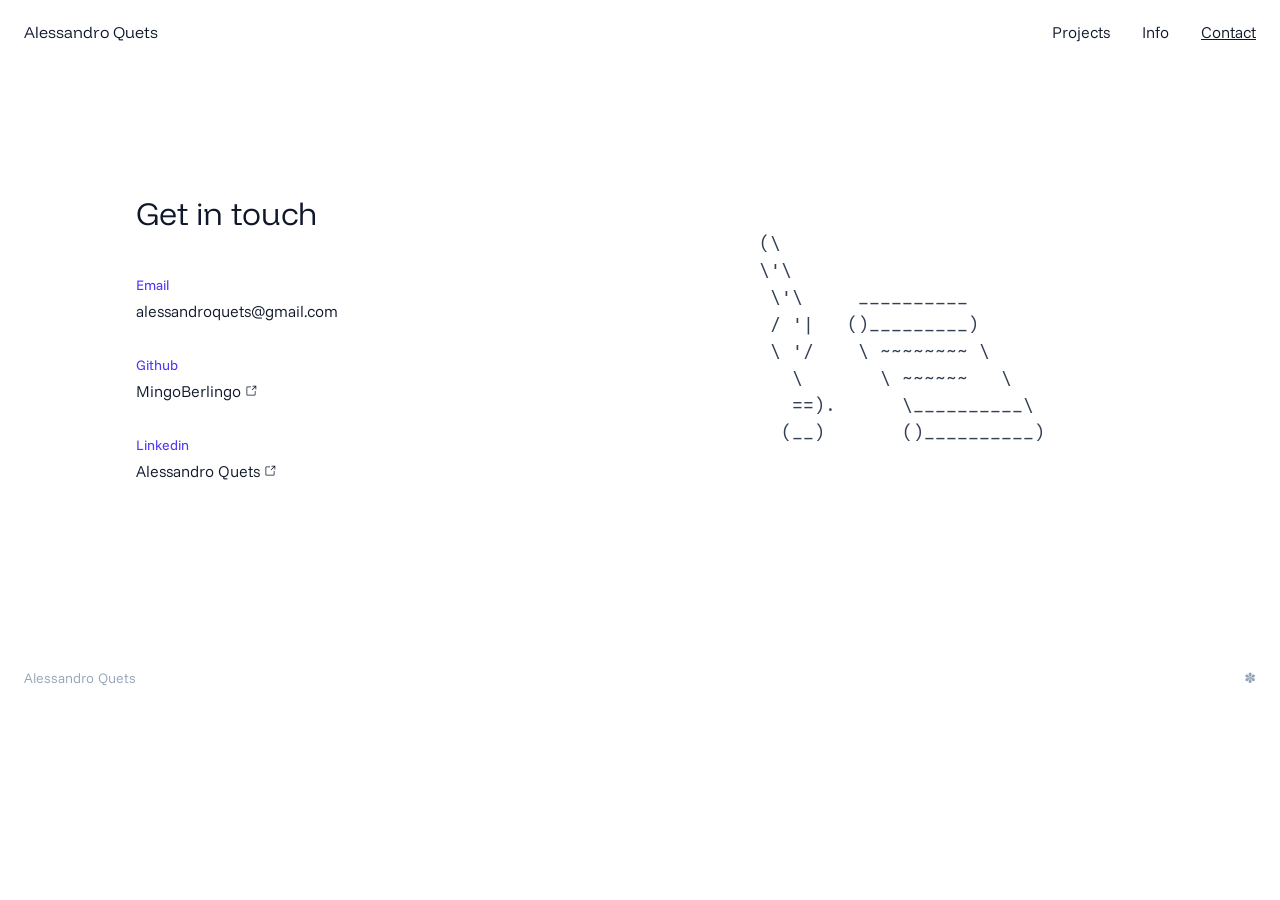
==== contact.html @ d5f6951e "deploy: static site build (2026-10-16 16:26 UTC)" ====
<!doctype html>
<html lang="en">
	<head>
		<meta charset="utf-8" />
		<meta name="viewport" content="width=device-width, initial-scale=1" />
		
		<link href="/_app/immutable/assets/0.DcgumT1v.css" rel="stylesheet">
		<link rel="modulepreload" href="/_app/immutable/entry/start.CYldJ2x5.js">
		<link rel="modulepreload" href="/_app/immutable/chunks/DohuREBZ.js">
		<link rel="modulepreload" href="/_app/immutable/chunks/prCVLi5X.js">
		<link rel="modulepreload" href="/_app/immutable/chunks/5AeX7-sU.js">
		<link rel="modulepreload" href="/_app/immutable/chunks/CaZzbrHi.js">
		<link rel="modulepreload" href="/_app/immutable/chunks/BAue5Ppo.js">
		<link rel="modulepreload" href="/_app/immutable/entry/app.CQ9C4EbC.js">
		<link rel="modulepreload" href="/_app/immutable/chunks/DsnmJJEf.js">
		<link rel="modulepreload" href="/_app/immutable/chunks/BJ2yKt4m.js">
		<link rel="modulepreload" href="/_app/immutable/chunks/IEIfLdba.js">
		<link rel="modulepreload" href="/_app/immutable/chunks/DaqTfC5O.js">
		<link rel="modulepreload" href="/_app/immutable/chunks/BKZ5xJy4.js">
		<link rel="modulepreload" href="/_app/immutable/nodes/0.Dm0Pibyg.js">
		<link rel="modulepreload" href="/_app/immutable/chunks/BljFwJ7L.js">
		<link rel="modulepreload" href="/_app/immutable/chunks/C7CrPEw0.js">
		<link rel="modulepreload" href="/_app/immutable/chunks/CHuUkLSa.js">
		<link rel="modulepreload" href="/_app/immutable/chunks/DbyZxgBQ.js">
		<link rel="modulepreload" href="/_app/immutable/chunks/DM3Y9oyZ.js">
		<link rel="modulepreload" href="/_app/immutable/nodes/3.BJfuV7pT.js">
		<link rel="modulepreload" href="/_app/immutable/chunks/DYt2V1Ck.js">
		<link rel="modulepreload" href="/_app/immutable/chunks/CPcXOYRa.js">
		<link rel="modulepreload" href="/_app/immutable/chunks/C0veURNq.js"><!--[--><link rel="icon" href="data:image/svg+xml,%3csvg%20width='128'%20height='128'%20viewBox='0%200%20128%20128'%20fill='none'%20xmlns='http://www.w3.org/2000/svg'%3e%3crect%20width='128'%20height='128'%20rx='40'%20fill='white'/%3e%3cpath%20d='M64.0488%20111C61.6282%20111%2059.6831%20110.006%2058.2134%20108.018C56.7438%20106.029%2056.009%20103.565%2056.009%20100.626C56.009%2097.341%2057.176%2092.4134%2059.5102%2085.8432C61.8443%2079.1001%2063.0114%2072.4435%2063.0114%2065.8733C60.1586%2067.6023%2057.6515%2069.3746%2055.4903%2071.19C53.329%2073.0054%2051.4271%2074.8209%2049.7846%2076.6363C47.6234%2079.0569%2045.4621%2081.3911%2043.3009%2083.6388C41.1396%2085.8%2038.9784%2087.5722%2036.8171%2088.9554C34.6559%2090.3386%2032.4514%2091.0302%2030.2037%2091.0302C28.1289%2091.0302%2026.3567%2090.3386%2024.8871%2088.9554C23.4174%2087.4858%2022.6826%2085.8%2022.6826%2083.8981C22.6826%2081.7369%2023.5903%2079.7053%2025.4058%2077.8034C27.2212%2075.8151%2030.0308%2074.3022%2033.8346%2073.2648C35.7365%2072.7461%2037.7249%2072.2274%2039.7997%2071.7087C41.9609%2071.1036%2044.2518%2070.5849%2046.6724%2070.1526C51.3407%2069.2017%2056.4412%2067.1701%2061.974%2064.0579C56.4412%2060.9457%2051.1678%2058.8709%2046.1537%2057.8335C41.3125%2056.7961%2037.0333%2055.7587%2033.3159%2054.7213C29.685%2053.5975%2027.0051%2052.0846%2025.2761%2050.1827C23.5471%2048.1944%2022.6826%2046.1196%2022.6826%2043.9584C22.6826%2041.97%2023.3742%2040.3275%2024.7574%2039.0307C26.2271%2037.734%2028.0857%2037.0856%2030.3334%2037.0856C32.6676%2037.0856%2035.0449%2037.9501%2037.4655%2039.6791C39.8861%2041.3216%2042.2635%2043.3532%2044.5976%2045.7738C46.9318%2048.1944%2049.0498%2050.4853%2050.9517%2052.6465C53.891%2056.0181%2057.9109%2059.2167%2063.0114%2062.2425V60.5567C63.0114%2057.9632%2062.8817%2055.6291%2062.6224%2053.5543C62.4495%2051.393%2062.1037%2049.5344%2061.585%2047.9783C60.8934%2045.9035%2060.1153%2043.5693%2059.2508%2040.9758C58.4728%2038.3823%2057.7812%2035.8753%2057.176%2033.4547C56.5709%2030.9477%2056.2683%2028.9593%2056.2683%2027.4897C56.2683%2024.4639%2057.0031%2022.0001%2058.4728%2020.0982C60.0289%2018.1099%2061.974%2017.1157%2064.3081%2017.1157C66.5558%2017.1157%2068.4577%2018.0667%2070.0138%2019.9686C71.5699%2021.8705%2072.348%2024.3775%2072.348%2027.4897C72.348%2030.6019%2071.1809%2035.616%2068.8468%2042.5319C66.5126%2049.3615%2065.3455%2055.9316%2065.3455%2062.2425C67.161%2061.0322%2068.5874%2060.1244%2069.6248%2059.5193C70.6622%2058.8277%2071.5267%2058.2225%2072.2183%2057.7038C72.9099%2057.0987%2073.6879%2056.4071%2074.5524%2055.6291C75.4169%2054.7646%2076.6272%2053.5543%2078.1833%2051.9982C84.2348%2045.3415%2088.4708%2041.192%2090.8914%2039.5494C93.312%2037.9069%2095.8191%2037.0856%2098.4126%2037.0856C100.487%2037.0856%20102.216%2037.734%20103.6%2039.0307C104.983%2040.3275%20105.674%2041.97%20105.674%2043.9584C105.674%2046.1196%20104.81%2048.1512%20103.081%2050.0531C101.438%2051.8685%2098.7151%2053.3814%2094.9113%2054.5917C93.0959%2055.1968%2091.1075%2055.7587%2088.9463%2056.2774C86.8715%2056.7961%2084.6238%2057.3148%2082.2032%2057.8335C77.4485%2058.8709%2072.1751%2060.9457%2066.3829%2064.0579C69.1493%2065.614%2071.786%2066.9107%2074.2931%2067.9481C76.8866%2068.8991%2079.3936%2069.6339%2081.8142%2070.1526C86.5689%2071.19%2090.805%2072.2706%2094.5223%2073.3945C98.3261%2074.4319%20101.136%2075.9015%20102.951%2077.8034C104.767%2079.7053%20105.674%2081.7369%20105.674%2083.8981C105.674%2085.8%20104.939%2087.4858%20103.47%2088.9554C102.087%2090.3386%20100.271%2091.0302%2098.0235%2091.0302C96.1216%2091.0302%2094.1333%2090.3818%2092.0585%2089.0851C89.9837%2087.7883%2087.9521%2086.2322%2085.9638%2084.4168C83.9755%2082.5149%2082.16%2080.6562%2080.5175%2078.8408C78.9614%2077.0254%2077.7078%2075.5989%2076.7569%2074.5615C74.855%2072.4003%2071.0512%2069.5042%2065.3455%2065.8733V67.5591C65.3455%2073.0054%2066.4694%2079.1866%2068.7171%2086.1026C70.9648%2093.0185%2072.0886%2097.8597%2072.0886%20100.626C72.0886%20103.652%2071.3106%20106.116%2069.7545%20108.018C68.1984%20110.006%2066.2965%20111%2064.0488%20111Z'%20fill='black'/%3e%3c/svg%3e"/><!--]-->
	</head>
	<body data-sveltekit-preload-data="hover">
		<div style="display: contents"><!--[--><!--[--><!----><div class="min-h-screen bg-background text-foreground-1"><header class="fixed top-0 left-0 z-50 w-full px-6 py-5 transition-transform motion-base translate-y-0"><div class="relative z-50 flex items-center justify-between"><a href="/" class="font-display text-foreground-1">Alessandro Quets</a> <nav class="hidden items-center gap-8 md:flex"><!--[--><a href="/projects" class="text-foreground-1 transition-colors hover:underline">Projects</a><a href="/info" class="text-foreground-1 transition-colors hover:underline">Info</a><a href="/contact" class="text-foreground-1 transition-colors hover:underline underline">Contact</a><!--]--></nav> <button class="relative z-50 flex h-6 w-6 flex-col items-center justify-center gap-1.5 text-foreground-1 md:hidden" aria-label="Open menu" aria-expanded="false"><span class="block h-0.5 w-5 bg-foreground-1 transition-all motion-base"></span> <span class="block h-0.5 w-5 bg-foreground-1 transition-all motion-base"></span></button></div> <!--[!--><!--]--></header><!----> <main class="p-4 pt-14 md:p-6 md:pt-20"><!----><section class="mx-auto grid max-w-5xl gap-10 px-2 py-4 pb-10 lg:grid-cols-2 lg:items-center"><div><h1 class="font-display text-2xl text-foreground-1">Get in touch</h1> <div class="text-base mt-10 flex flex-col gap-8 text-foreground-2"><div class="space-y-1"><p class="text-sm font-normal tracking-normal text-primary">Email</p> <a class="text-foreground-1 underline-offset-4 hover:underline" href="mailto:alessandroquets@gmail.com">alessandroquets@gmail.com</a></div> <!--[--><div class="space-y-1"><p class="text-sm font-normal tracking-normal text-primary">Github</p> <a class="inline-flex items-center gap-1 text-foreground-1 underline-offset-4 hover:underline" href="https://github.com/MingoBerlingo" target="_blank" rel="noreferrer"><span>MingoBerlingo</span> <!--[--><!----><svg xmlns="http://www.w3.org/2000/svg" viewBox="0 0 32 32" fill="currentColor" preserveAspectRatio="xMidYMid meet" width="12" height="12" aria-hidden="true"><!--[!--><!--]--><path d="M26,28H6a2.0027,2.0027,0,0,1-2-2V6A2.0027,2.0027,0,0,1,6,4H16V6H6V26H26V16h2V26A2.0027,2.0027,0,0,1,26,28Z"></path><path d="M20 2 20 4 26.586 4 18 12.586 19.414 14 28 5.414 28 12 30 12 30 2 20 2z"></path></svg><!----><!--]--><!----></a></div><!--]--> <!--[--><div class="space-y-1"><p class="text-sm font-normal tracking-normal text-primary">Linkedin</p> <a class="inline-flex items-center gap-1 text-foreground-1 underline-offset-4 hover:underline" href="https://www.linkedin.com/in/alessandro-quets-07531a3b6/" target="_blank" rel="noreferrer"><span>Alessandro Quets</span> <!--[--><!----><svg xmlns="http://www.w3.org/2000/svg" viewBox="0 0 32 32" fill="currentColor" preserveAspectRatio="xMidYMid meet" width="12" height="12" aria-hidden="true"><!--[!--><!--]--><path d="M26,28H6a2.0027,2.0027,0,0,1-2-2V6A2.0027,2.0027,0,0,1,6,4H16V6H6V26H26V16h2V26A2.0027,2.0027,0,0,1,26,28Z"></path><path d="M20 2 20 4 26.586 4 18 12.586 19.414 14 28 5.414 28 12 30 12 30 2 20 2z"></path></svg><!----><!--]--><!----></a></div><!--]--></div></div> <div class="flex h-full items-center justify-center"><pre class="cursor-pointer rounded-xl text-center font-mono font-normal text-foreground-2 select-none text-[2.5cqw] sm:text-[1.8cqw] lg:text-[1.4cqw]" role="img" aria-label="Animated ASCII art with contact-related illustrations"></pre></div><!----></section><!----><!----></main> <footer class="flex items-center justify-between px-6 py-6 text-sm text-foreground-4"><span>Alessandro Quets</span> <span aria-hidden="true">✽</span></footer> <!--[!--><!--]--></div><!----><!--]--> <!--[!--><!--]--><!--]-->
			
			<script>
				{
					__sveltekit_apjq9f = {
						base: ""
					};

					const element = document.currentScript.parentElement;

					Promise.all([
						import("/_app/immutable/entry/start.CYldJ2x5.js"),
						import("/_app/immutable/entry/app.CQ9C4EbC.js")
					]).then(([kit, app]) => {
						kit.start(app, element, {
							node_ids: [0, 3],
							data: [{type:"data",data:{profile:{name:"Alessandro",surname:"Quets",jobPosition:"Digital Designer & Frontend Developer",presentationHtml:"\u003Cp>Hey, I'm Alessandro Quets. I'm a digital designer specialized in UX/UI and frontend development, with experience in creating and managing design systems for digital products.\u003C/p>\u003Cp>I translate complex requirements into coherent, scalable interfaces, handling both design and development to ensure continuity between design and code.\u003C/p>",email:"alessandroquets@gmail.com",github:{label:"MingoBerlingo",url:"https://github.com/MingoBerlingo"},linkedin:{label:"Alessandro Quets",url:"https://www.linkedin.com/in/alessandro-quets-07531a3b6/"}}},uses:{}},null],
							form: null,
							error: null
						});
					});
				}
			</script>
		</div>
	</body>
</html>
---- _app/immutable/assets/0.DcgumT1v.css ----
@import"https://fonts.googleapis.com/css2?family=DM+Mono:ital,wght@0,300;0,400;0,500;1,300;1,400;1,500&family=Funnel+Display:wght@300..800&family=Funnel+Sans:ital,wght@0,300..800;1,300..800&display=swap";@layer components;/*! tailwindcss v4.1.13 | MIT License | https://tailwindcss.com */@layer properties{@supports (((-webkit-hyphens:none)) and (not (margin-trim:inline))) or ((-moz-orient:inline) and (not (color:rgb(from red r g b)))){*,:before,:after,::backdrop{--tw-translate-x:0;--tw-translate-y:0;--tw-translate-z:0;--tw-rotate-x:initial;--tw-rotate-y:initial;--tw-rotate-z:initial;--tw-skew-x:initial;--tw-skew-y:initial;--tw-space-y-reverse:0;--tw-border-style:solid;--tw-leading:initial;--tw-font-weight:initial;--tw-tracking:initial;--tw-scale-x:1;--tw-scale-y:1;--tw-scale-z:1;--tw-shadow:0 0 #0000;--tw-shadow-color:initial;--tw-shadow-alpha:100%;--tw-inset-shadow:0 0 #0000;--tw-inset-shadow-color:initial;--tw-inset-shadow-alpha:100%;--tw-ring-color:initial;--tw-ring-shadow:0 0 #0000;--tw-inset-ring-color:initial;--tw-inset-ring-shadow:0 0 #0000;--tw-ring-inset:initial;--tw-ring-offset-width:0px;--tw-ring-offset-color:#fff;--tw-ring-offset-shadow:0 0 #0000}}}@layer theme{:root,:host{--spacing:.25rem;--container-4xl:56rem;--container-5xl:64rem;--font-weight-normal:400;--font-weight-medium:500;--tracking-tight:-.025em;--tracking-normal:0em;--leading-tight:1.25;--leading-snug:1.375;--aspect-video:16/9;--default-transition-duration:.15s;--default-transition-timing-function:cubic-bezier(.4,0,.2,1);--default-font-family:var(--font-sans);--default-mono-font-family:var(--font-mono);--font-sans:"Funnel Sans",ui-sans-serif,system-ui,sans-serif;--font-display:"Funnel Display","Funnel Sans",ui-sans-serif,system-ui,sans-serif;--font-mono:"DM Mono",ui-monospace,SFMono-Regular,Menlo,Monaco,Consolas,monospace;--text-sm:.875rem;--text-sm--line-height:1.25rem;--text-lg:1.25rem;--text-lg--line-height:1.75rem;--text-xl:clamp(1.25rem,.47vw + 1.14rem,1.5rem);--text-xl--line-height:1.4;--text-2xl:clamp(1.5rem,.94vw + 1.28rem,2rem);--text-2xl--line-height:1.3;--text-3xl:clamp(1.75rem,1.41vw + 1.42rem,2.5rem);--text-4xl:clamp(2rem,1.88vw + 1.56rem,3rem);--text-4xl--line-height:1.2;--text-5xl:clamp(2.25rem,2.82vw + 1.59rem,3.75rem);--text-5xl--line-height:1.1;--radius-md:.5rem;--radius-xl:1rem;--radius-full:9999px;--color-primary:var(--primary);--color-background:var(--background);--color-surface-1:var(--surface-1);--color-surface-2:var(--surface-2);--color-surface-3:var(--surface-3);--color-foreground-1:var(--foreground-1);--color-foreground-2:var(--foreground-2);--color-foreground-3:var(--foreground-3);--color-foreground-4:var(--foreground-4);--color-border:var(--border)}}@layer base{*,:after,:before,::backdrop{box-sizing:border-box;border:0 solid;margin:0;padding:0}::file-selector-button{box-sizing:border-box;border:0 solid;margin:0;padding:0}html,:host{-webkit-text-size-adjust:100%;tab-size:4;line-height:1.5;font-family:var(--default-font-family,ui-sans-serif,system-ui,sans-serif,"Apple Color Emoji","Segoe UI Emoji","Segoe UI Symbol","Noto Color Emoji");font-feature-settings:var(--default-font-feature-settings,normal);font-variation-settings:var(--default-font-variation-settings,normal);-webkit-tap-highlight-color:transparent}hr{height:0;color:inherit;border-top-width:1px}abbr:where([title]){-webkit-text-decoration:underline dotted;text-decoration:underline dotted}h1,h2,h3,h4,h5,h6{font-size:inherit;font-weight:inherit}a{color:inherit;-webkit-text-decoration:inherit;text-decoration:inherit}b,strong{font-weight:bolder}code,kbd,samp,pre{font-family:var(--default-mono-font-family,ui-monospace,SFMono-Regular,Menlo,Monaco,Consolas,"Liberation Mono","Courier New",monospace);font-feature-settings:var(--default-mono-font-feature-settings,normal);font-variation-settings:var(--default-mono-font-variation-settings,normal);font-size:1em}small{font-size:80%}sub,sup{vertical-align:baseline;font-size:75%;line-height:0;position:relative}sub{bottom:-.25em}sup{top:-.5em}table{text-indent:0;border-color:inherit;border-collapse:collapse}:-moz-focusring{outline:auto}progress{vertical-align:baseline}summary{display:list-item}ol,ul,menu{list-style:none}img,svg,video,canvas,audio,iframe,embed,object{vertical-align:middle;display:block}img,video{max-width:100%;height:auto}button,input,select,optgroup,textarea{font:inherit;font-feature-settings:inherit;font-variation-settings:inherit;letter-spacing:inherit;color:inherit;opacity:1;background-color:#0000;border-radius:0}::file-selector-button{font:inherit;font-feature-settings:inherit;font-variation-settings:inherit;letter-spacing:inherit;color:inherit;opacity:1;background-color:#0000;border-radius:0}:where(select:is([multiple],[size])) optgroup{font-weight:bolder}:where(select:is([multiple],[size])) optgroup option{padding-inline-start:20px}::file-selector-button{margin-inline-end:4px}::placeholder{opacity:1}@supports (not ((-webkit-appearance:-apple-pay-button))) or (contain-intrinsic-size:1px){::placeholder{color:currentColor}@supports (color:color-mix(in lab,red,red)){::placeholder{color:color-mix(in oklab,currentcolor 50%,transparent)}}}textarea{resize:vertical}::-webkit-search-decoration{-webkit-appearance:none}::-webkit-date-and-time-value{min-height:1lh;text-align:inherit}::-webkit-datetime-edit{padding-block:0}::-webkit-datetime-edit-year-field{padding-block:0}::-webkit-datetime-edit-month-field{padding-block:0}::-webkit-datetime-edit-day-field{padding-block:0}::-webkit-datetime-edit-hour-field{padding-block:0}::-webkit-datetime-edit-minute-field{padding-block:0}::-webkit-datetime-edit-second-field{padding-block:0}::-webkit-datetime-edit-millisecond-field{padding-block:0}::-webkit-datetime-edit-meridiem-field{padding-block:0}::-webkit-calendar-picker-indicator{line-height:1}:-moz-ui-invalid{box-shadow:none}button,input:where([type=button],[type=reset],[type=submit]){appearance:button}::file-selector-button{appearance:button}::-webkit-inner-spin-button{height:auto}::-webkit-outer-spin-button{height:auto}[hidden]:where(:not([hidden=until-found])){display:none!important}[type=text],input:where(:not([type])),[type=email],[type=url],[type=password],[type=number],[type=date],[type=datetime-local],[type=month],[type=search],[type=tel],[type=time],[type=week],[multiple],textarea,select{appearance:none;--tw-shadow:0 0 #0000;background-color:#fff;border-width:1px;border-color:#6a7282;border-radius:0;padding:.5rem .75rem;font-size:1rem;line-height:1.5rem}:is([type=text],input:where(:not([type])),[type=email],[type=url],[type=password],[type=number],[type=date],[type=datetime-local],[type=month],[type=search],[type=tel],[type=time],[type=week],[multiple],textarea,select):focus{outline-offset:2px;--tw-ring-inset:var(--tw-empty, );--tw-ring-offset-width:0px;--tw-ring-offset-color:#fff;--tw-ring-color:oklch(54.6% .245 262.881);--tw-ring-offset-shadow:var(--tw-ring-inset)0 0 0 var(--tw-ring-offset-width)var(--tw-ring-offset-color);--tw-ring-shadow:var(--tw-ring-inset)0 0 0 calc(1px + var(--tw-ring-offset-width))var(--tw-ring-color);box-shadow:var(--tw-ring-offset-shadow),var(--tw-ring-shadow),var(--tw-shadow);border-color:#155dfc;outline:2px solid #0000}input::placeholder,textarea::placeholder{color:#6a7282;opacity:1}::-webkit-datetime-edit-fields-wrapper{padding:0}::-webkit-date-and-time-value{min-height:1.5em}::-webkit-date-and-time-value{text-align:inherit}::-webkit-datetime-edit{display:inline-flex}::-webkit-datetime-edit{padding-top:0;padding-bottom:0}::-webkit-datetime-edit-year-field{padding-top:0;padding-bottom:0}::-webkit-datetime-edit-month-field{padding-top:0;padding-bottom:0}::-webkit-datetime-edit-day-field{padding-top:0;padding-bottom:0}::-webkit-datetime-edit-hour-field{padding-top:0;padding-bottom:0}::-webkit-datetime-edit-minute-field{padding-top:0;padding-bottom:0}::-webkit-datetime-edit-second-field{padding-top:0;padding-bottom:0}::-webkit-datetime-edit-millisecond-field{padding-top:0;padding-bottom:0}::-webkit-datetime-edit-meridiem-field{padding-top:0;padding-bottom:0}select{-webkit-print-color-adjust:exact;print-color-adjust:exact;background-image:url("data:image/svg+xml,%3csvg xmlns='http://www.w3.org/2000/svg' fill='none' viewBox='0 0 20 20'%3e%3cpath stroke='oklch(55.1%25 0.027 264.364)' stroke-linecap='round' stroke-linejoin='round' stroke-width='1.5' d='M6 8l4 4 4-4'/%3e%3c/svg%3e");background-position:right .5rem center;background-repeat:no-repeat;background-size:1.5em 1.5em;padding-right:2.5rem}[multiple],[size]:where(select:not([size="1"])){background-image:initial;background-position:initial;background-repeat:unset;background-size:initial;-webkit-print-color-adjust:unset;print-color-adjust:unset;padding-right:.75rem}[type=checkbox],[type=radio]{appearance:none;-webkit-print-color-adjust:exact;print-color-adjust:exact;vertical-align:middle;-webkit-user-select:none;user-select:none;color:#155dfc;--tw-shadow:0 0 #0000;background-color:#fff;background-origin:border-box;border-width:1px;border-color:#6a7282;flex-shrink:0;width:1rem;height:1rem;padding:0;display:inline-block}[type=checkbox]{border-radius:0}[type=radio]{border-radius:100%}[type=checkbox]:focus,[type=radio]:focus{outline-offset:2px;--tw-ring-inset:var(--tw-empty, );--tw-ring-offset-width:2px;--tw-ring-offset-color:#fff;--tw-ring-color:oklch(54.6% .245 262.881);--tw-ring-offset-shadow:var(--tw-ring-inset)0 0 0 var(--tw-ring-offset-width)var(--tw-ring-offset-color);--tw-ring-shadow:var(--tw-ring-inset)0 0 0 calc(2px + var(--tw-ring-offset-width))var(--tw-ring-color);box-shadow:var(--tw-ring-offset-shadow),var(--tw-ring-shadow),var(--tw-shadow);outline:2px solid #0000}[type=checkbox]:checked,[type=radio]:checked{background-color:currentColor;background-position:50%;background-repeat:no-repeat;background-size:100% 100%;border-color:#0000}[type=checkbox]:checked{background-image:url("data:image/svg+xml,%3csvg viewBox='0 0 16 16' fill='white' xmlns='http://www.w3.org/2000/svg'%3e%3cpath d='M12.207 4.793a1 1 0 010 1.414l-5 5a1 1 0 01-1.414 0l-2-2a1 1 0 011.414-1.414L6.5 9.086l4.293-4.293a1 1 0 011.414 0z'/%3e%3c/svg%3e")}@media (forced-colors:active){[type=checkbox]:checked{appearance:auto}}[type=radio]:checked{background-image:url("data:image/svg+xml,%3csvg viewBox='0 0 16 16' fill='white' xmlns='http://www.w3.org/2000/svg'%3e%3ccircle cx='8' cy='8' r='3'/%3e%3c/svg%3e")}@media (forced-colors:active){[type=radio]:checked{appearance:auto}}[type=checkbox]:checked:hover,[type=checkbox]:checked:focus,[type=radio]:checked:hover,[type=radio]:checked:focus{background-color:currentColor;border-color:#0000}[type=checkbox]:indeterminate{background-color:currentColor;background-image:url("data:image/svg+xml,%3csvg xmlns='http://www.w3.org/2000/svg' fill='none' viewBox='0 0 16 16'%3e%3cpath stroke='white' stroke-linecap='round' stroke-linejoin='round' stroke-width='2' d='M4 8h8'/%3e%3c/svg%3e");background-position:50%;background-repeat:no-repeat;background-size:100% 100%;border-color:#0000}@media (forced-colors:active){[type=checkbox]:indeterminate{appearance:auto}}[type=checkbox]:indeterminate:hover,[type=checkbox]:indeterminate:focus{background-color:currentColor;border-color:#0000}[type=file]{background:unset;border-color:inherit;font-size:unset;line-height:inherit;border-width:0;border-radius:0;padding:0}[type=file]:focus{outline:1px solid buttontext;outline:1px auto -webkit-focus-ring-color}}@layer utilities{.visible{visibility:visible}.sr-only{clip-path:inset(50%);white-space:nowrap;border-width:0;width:1px;height:1px;margin:-1px;padding:0;position:absolute;overflow:hidden}.absolute{position:absolute}.fixed{position:fixed}.relative{position:relative}.static{position:static}.inset-0{inset:calc(var(--spacing)*0)}.top-0{top:calc(var(--spacing)*0)}.left-0{left:calc(var(--spacing)*0)}.z-40{z-index:40}.z-50{z-index:50}.order-last{order:9999}.container{width:100%}@media (min-width:40rem){.container{max-width:40rem}}@media (min-width:48rem){.container{max-width:48rem}}@media (min-width:64rem){.container{max-width:64rem}}@media (min-width:80rem){.container{max-width:80rem}}@media (min-width:96rem){.container{max-width:96rem}}.m-0{margin:calc(var(--spacing)*0)}.m-5{margin:calc(var(--spacing)*5)}.mx-2{margin-inline:calc(var(--spacing)*2)}.mx-auto{margin-inline:auto}.prose{color:var(--tw-prose-body);max-width:65ch}.prose :where(p):not(:where([class~=not-prose],[class~=not-prose] *)){margin-top:1.25em;margin-bottom:1.25em}.prose :where([class~=lead]):not(:where([class~=not-prose],[class~=not-prose] *)){color:var(--tw-prose-lead);margin-top:1.2em;margin-bottom:1.2em;font-size:1.25em;line-height:1.6}.prose :where(a):not(:where([class~=not-prose],[class~=not-prose] *)){color:var(--tw-prose-links);font-weight:500;text-decoration:underline}.prose :where(strong):not(:where([class~=not-prose],[class~=not-prose] *)){color:var(--tw-prose-bold);font-weight:600}.prose :where(a strong):not(:where([class~=not-prose],[class~=not-prose] *)),.prose :where(blockquote strong):not(:where([class~=not-prose],[class~=not-prose] *)),.prose :where(thead th strong):not(:where([class~=not-prose],[class~=not-prose] *)){color:inherit}.prose :where(ol):not(:where([class~=not-prose],[class~=not-prose] *)){margin-top:1.25em;margin-bottom:1.25em;padding-inline-start:1.625em;list-style-type:decimal}.prose :where(ol[type=A]):not(:where([class~=not-prose],[class~=not-prose] *)){list-style-type:upper-alpha}.prose :where(ol[type=a]):not(:where([class~=not-prose],[class~=not-prose] *)){list-style-type:lower-alpha}.prose :where(ol[type=A s]):not(:where([class~=not-prose],[class~=not-prose] *)){list-style-type:upper-alpha}.prose :where(ol[type=a s]):not(:where([class~=not-prose],[class~=not-prose] *)){list-style-type:lower-alpha}.prose :where(ol[type=I]):not(:where([class~=not-prose],[class~=not-prose] *)){list-style-type:upper-roman}.prose :where(ol[type=i]):not(:where([class~=not-prose],[class~=not-prose] *)){list-style-type:lower-roman}.prose :where(ol[type=I s]):not(:where([class~=not-prose],[class~=not-prose] *)){list-style-type:upper-roman}.prose :where(ol[type=i s]):not(:where([class~=not-prose],[class~=not-prose] *)){list-style-type:lower-roman}.prose :where(ol[type="1"]):not(:where([class~=not-prose],[class~=not-prose] *)){list-style-type:decimal}.prose :where(ul):not(:where([class~=not-prose],[class~=not-prose] *)){margin-top:1.25em;margin-bottom:1.25em;padding-inline-start:1.625em;list-style-type:disc}.prose :where(ol>li):not(:where([class~=not-prose],[class~=not-prose] *))::marker{color:var(--tw-prose-counters);font-weight:400}.prose :where(ul>li):not(:where([class~=not-prose],[class~=not-prose] *))::marker{color:var(--tw-prose-bullets)}.prose :where(dt):not(:where([class~=not-prose],[class~=not-prose] *)){color:var(--tw-prose-headings);margin-top:1.25em;font-weight:600}.prose :where(hr):not(:where([class~=not-prose],[class~=not-prose] *)){border-color:var(--tw-prose-hr);border-top-width:1px;margin-top:3em;margin-bottom:3em}.prose :where(blockquote):not(:where([class~=not-prose],[class~=not-prose] *)){color:var(--tw-prose-quotes);border-inline-start-width:.25rem;border-inline-start-color:var(--tw-prose-quote-borders);quotes:"“""”""‘""’";margin-top:1.6em;margin-bottom:1.6em;padding-inline-start:1em;font-style:italic;font-weight:500}.prose :where(blockquote p:first-of-type):not(:where([class~=not-prose],[class~=not-prose] *)):before{content:open-quote}.prose :where(blockquote p:last-of-type):not(:where([class~=not-prose],[class~=not-prose] *)):after{content:close-quote}.prose :where(h1):not(:where([class~=not-prose],[class~=not-prose] *)){color:var(--tw-prose-headings);margin-top:0;margin-bottom:.888889em;font-size:2.25em;font-weight:800;line-height:1.11111}.prose :where(h1 strong):not(:where([class~=not-prose],[class~=not-prose] *)){color:inherit;font-weight:900}.prose :where(h2):not(:where([class~=not-prose],[class~=not-prose] *)){color:var(--tw-prose-headings);margin-top:2em;margin-bottom:1em;font-size:1.5em;font-weight:700;line-height:1.33333}.prose :where(h2 strong):not(:where([class~=not-prose],[class~=not-prose] *)){color:inherit;font-weight:800}.prose :where(h3):not(:where([class~=not-prose],[class~=not-prose] *)){color:var(--tw-prose-headings);margin-top:1.6em;margin-bottom:.6em;font-size:1.25em;font-weight:600;line-height:1.6}.prose :where(h3 strong):not(:where([class~=not-prose],[class~=not-prose] *)){color:inherit;font-weight:700}.prose :where(h4):not(:where([class~=not-prose],[class~=not-prose] *)){color:var(--tw-prose-headings);margin-top:1.5em;margin-bottom:.5em;font-weight:600;line-height:1.5}.prose :where(h4 strong):not(:where([class~=not-prose],[class~=not-prose] *)){color:inherit;font-weight:700}.prose :where(img):not(:where([class~=not-prose],[class~=not-prose] *)){margin-top:2em;margin-bottom:2em}.prose :where(picture):not(:where([class~=not-prose],[class~=not-prose] *)){margin-top:2em;margin-bottom:2em;display:block}.prose :where(video):not(:where([class~=not-prose],[class~=not-prose] *)){margin-top:2em;margin-bottom:2em}.prose :where(kbd):not(:where([class~=not-prose],[class~=not-prose] *)){color:var(--tw-prose-kbd);box-shadow:0 0 0 1px var(--tw-prose-kbd-shadows),0 3px 0 var(--tw-prose-kbd-shadows);padding-top:.1875em;padding-inline-end:.375em;padding-bottom:.1875em;border-radius:.3125rem;padding-inline-start:.375em;font-family:inherit;font-size:.875em;font-weight:500}.prose :where(code):not(:where([class~=not-prose],[class~=not-prose] *)){color:var(--tw-prose-code);font-size:.875em;font-weight:600}.prose :where(code):not(:where([class~=not-prose],[class~=not-prose] *)):before,.prose :where(code):not(:where([class~=not-prose],[class~=not-prose] *)):after{content:"`"}.prose :where(a code):not(:where([class~=not-prose],[class~=not-prose] *)),.prose :where(h1 code):not(:where([class~=not-prose],[class~=not-prose] *)){color:inherit}.prose :where(h2 code):not(:where([class~=not-prose],[class~=not-prose] *)){color:inherit;font-size:.875em}.prose :where(h3 code):not(:where([class~=not-prose],[class~=not-prose] *)){color:inherit;font-size:.9em}.prose :where(h4 code):not(:where([class~=not-prose],[class~=not-prose] *)),.prose :where(blockquote code):not(:where([class~=not-prose],[class~=not-prose] *)),.prose :where(thead th code):not(:where([class~=not-prose],[class~=not-prose] *)){color:inherit}.prose :where(pre):not(:where([class~=not-prose],[class~=not-prose] *)){color:var(--tw-prose-pre-code);background-color:var(--tw-prose-pre-bg);padding-top:.857143em;padding-inline-end:1.14286em;padding-bottom:.857143em;border-radius:.375rem;margin-top:1.71429em;margin-bottom:1.71429em;padding-inline-start:1.14286em;font-size:.875em;font-weight:400;line-height:1.71429;overflow-x:auto}.prose :where(pre code):not(:where([class~=not-prose],[class~=not-prose] *)){font-weight:inherit;color:inherit;font-size:inherit;font-family:inherit;line-height:inherit;background-color:#0000;border-width:0;border-radius:0;padding:0}.prose :where(pre code):not(:where([class~=not-prose],[class~=not-prose] *)):before,.prose :where(pre code):not(:where([class~=not-prose],[class~=not-prose] *)):after{content:none}.prose :where(table):not(:where([class~=not-prose],[class~=not-prose] *)){table-layout:auto;width:100%;margin-top:2em;margin-bottom:2em;font-size:.875em;line-height:1.71429}.prose :where(thead):not(:where([class~=not-prose],[class~=not-prose] *)){border-bottom-width:1px;border-bottom-color:var(--tw-prose-th-borders)}.prose :where(thead th):not(:where([class~=not-prose],[class~=not-prose] *)){color:var(--tw-prose-headings);vertical-align:bottom;padding-inline-end:.571429em;padding-bottom:.571429em;padding-inline-start:.571429em;font-weight:600}.prose :where(tbody tr):not(:where([class~=not-prose],[class~=not-prose] *)){border-bottom-width:1px;border-bottom-color:var(--tw-prose-td-borders)}.prose :where(tbody tr:last-child):not(:where([class~=not-prose],[class~=not-prose] *)){border-bottom-width:0}.prose :where(tbody td):not(:where([class~=not-prose],[class~=not-prose] *)){vertical-align:baseline}.prose :where(tfoot):not(:where([class~=not-prose],[class~=not-prose] *)){border-top-width:1px;border-top-color:var(--tw-prose-th-borders)}.prose :where(tfoot td):not(:where([class~=not-prose],[class~=not-prose] *)){vertical-align:top}.prose :where(th,td):not(:where([class~=not-prose],[class~=not-prose] *)){text-align:start}.prose :where(figure>*):not(:where([class~=not-prose],[class~=not-prose] *)){margin-top:0;margin-bottom:0}.prose :where(figcaption):not(:where([class~=not-prose],[class~=not-prose] *)){color:var(--tw-prose-captions);margin-top:.857143em;font-size:.875em;line-height:1.42857}.prose{--tw-prose-body:oklch(37.3% .034 259.733);--tw-prose-headings:oklch(21% .034 264.665);--tw-prose-lead:oklch(44.6% .03 256.802);--tw-prose-links:oklch(21% .034 264.665);--tw-prose-bold:oklch(21% .034 264.665);--tw-prose-counters:oklch(55.1% .027 264.364);--tw-prose-bullets:oklch(87.2% .01 258.338);--tw-prose-hr:oklch(92.8% .006 264.531);--tw-prose-quotes:oklch(21% .034 264.665);--tw-prose-quote-borders:oklch(92.8% .006 264.531);--tw-prose-captions:oklch(55.1% .027 264.364);--tw-prose-kbd:oklch(21% .034 264.665);--tw-prose-kbd-shadows:oklab(21% -.00316127 -.0338527/.1);--tw-prose-code:oklch(21% .034 264.665);--tw-prose-pre-code:oklch(92.8% .006 264.531);--tw-prose-pre-bg:oklch(27.8% .033 256.848);--tw-prose-th-borders:oklch(87.2% .01 258.338);--tw-prose-td-borders:oklch(92.8% .006 264.531);--tw-prose-invert-body:oklch(87.2% .01 258.338);--tw-prose-invert-headings:#fff;--tw-prose-invert-lead:oklch(70.7% .022 261.325);--tw-prose-invert-links:#fff;--tw-prose-invert-bold:#fff;--tw-prose-invert-counters:oklch(70.7% .022 261.325);--tw-prose-invert-bullets:oklch(44.6% .03 256.802);--tw-prose-invert-hr:oklch(37.3% .034 259.733);--tw-prose-invert-quotes:oklch(96.7% .003 264.542);--tw-prose-invert-quote-borders:oklch(37.3% .034 259.733);--tw-prose-invert-captions:oklch(70.7% .022 261.325);--tw-prose-invert-kbd:#fff;--tw-prose-invert-kbd-shadows:#ffffff1a;--tw-prose-invert-code:#fff;--tw-prose-invert-pre-code:oklch(87.2% .01 258.338);--tw-prose-invert-pre-bg:#00000080;--tw-prose-invert-th-borders:oklch(44.6% .03 256.802);--tw-prose-invert-td-borders:oklch(37.3% .034 259.733);font-size:1rem;line-height:1.75}.prose :where(picture>img):not(:where([class~=not-prose],[class~=not-prose] *)){margin-top:0;margin-bottom:0}.prose :where(li):not(:where([class~=not-prose],[class~=not-prose] *)){margin-top:.5em;margin-bottom:.5em}.prose :where(ol>li):not(:where([class~=not-prose],[class~=not-prose] *)),.prose :where(ul>li):not(:where([class~=not-prose],[class~=not-prose] *)){padding-inline-start:.375em}.prose :where(.prose>ul>li p):not(:where([class~=not-prose],[class~=not-prose] *)){margin-top:.75em;margin-bottom:.75em}.prose :where(.prose>ul>li>p:first-child):not(:where([class~=not-prose],[class~=not-prose] *)){margin-top:1.25em}.prose :where(.prose>ul>li>p:last-child):not(:where([class~=not-prose],[class~=not-prose] *)){margin-bottom:1.25em}.prose :where(.prose>ol>li>p:first-child):not(:where([class~=not-prose],[class~=not-prose] *)){margin-top:1.25em}.prose :where(.prose>ol>li>p:last-child):not(:where([class~=not-prose],[class~=not-prose] *)){margin-bottom:1.25em}.prose :where(ul ul,ul ol,ol ul,ol ol):not(:where([class~=not-prose],[class~=not-prose] *)){margin-top:.75em;margin-bottom:.75em}.prose :where(dl):not(:where([class~=not-prose],[class~=not-prose] *)){margin-top:1.25em;margin-bottom:1.25em}.prose :where(dd):not(:where([class~=not-prose],[class~=not-prose] *)){margin-top:.5em;padding-inline-start:1.625em}.prose :where(hr+*):not(:where([class~=not-prose],[class~=not-prose] *)),.prose :where(h2+*):not(:where([class~=not-prose],[class~=not-prose] *)),.prose :where(h3+*):not(:where([class~=not-prose],[class~=not-prose] *)),.prose :where(h4+*):not(:where([class~=not-prose],[class~=not-prose] *)){margin-top:0}.prose :where(thead th:first-child):not(:where([class~=not-prose],[class~=not-prose] *)){padding-inline-start:0}.prose :where(thead th:last-child):not(:where([class~=not-prose],[class~=not-prose] *)){padding-inline-end:0}.prose :where(tbody td,tfoot td):not(:where([class~=not-prose],[class~=not-prose] *)){padding-top:.571429em;padding-inline-end:.571429em;padding-bottom:.571429em;padding-inline-start:.571429em}.prose :where(tbody td:first-child,tfoot td:first-child):not(:where([class~=not-prose],[class~=not-prose] *)){padding-inline-start:0}.prose :where(tbody td:last-child,tfoot td:last-child):not(:where([class~=not-prose],[class~=not-prose] *)){padding-inline-end:0}.prose :where(figure):not(:where([class~=not-prose],[class~=not-prose] *)){margin-top:2em;margin-bottom:2em}.prose :where(.prose>:first-child):not(:where([class~=not-prose],[class~=not-prose] *)){margin-top:0}.prose :where(.prose>:last-child):not(:where([class~=not-prose],[class~=not-prose] *)){margin-bottom:0}.mt-1{margin-top:calc(var(--spacing)*1)}.mt-2{margin-top:calc(var(--spacing)*2)}.mt-6{margin-top:calc(var(--spacing)*6)}.mt-8{margin-top:calc(var(--spacing)*8)}.mt-10{margin-top:calc(var(--spacing)*10)}.mt-20{margin-top:calc(var(--spacing)*20)}.mb-3{margin-bottom:calc(var(--spacing)*3)}.mb-6{margin-bottom:calc(var(--spacing)*6)}.line-clamp-1{-webkit-line-clamp:1;-webkit-box-orient:vertical;display:-webkit-box;overflow:hidden}.\!hidden{display:none!important}.block{display:block}.contents{display:contents}.flex{display:flex}.grid{display:grid}.hidden{display:none}.inline-block{display:inline-block}.inline-flex{display:inline-flex}.aspect-\[16\/10\]{aspect-ratio:16/10}.aspect-video{aspect-ratio:var(--aspect-video)}.h-0\.5{height:calc(var(--spacing)*.5)}.h-1\.5{height:calc(var(--spacing)*1.5)}.h-5{height:calc(var(--spacing)*5)}.h-6{height:calc(var(--spacing)*6)}.h-dvh{height:100dvh}.h-full{height:100%}.min-h-screen{min-height:100vh}.w-0{width:calc(var(--spacing)*0)}.w-5{width:calc(var(--spacing)*5)}.w-6{width:calc(var(--spacing)*6)}.w-fit{width:fit-content}.w-full{width:100%}.max-w-4xl{max-width:var(--container-4xl)}.max-w-5xl{max-width:var(--container-5xl)}.min-w-0{min-width:calc(var(--spacing)*0)}.shrink-0{flex-shrink:0}.-translate-y-\[4px\]{--tw-translate-y: -4px ;translate:var(--tw-translate-x)var(--tw-translate-y)}.-translate-y-full{--tw-translate-y:-100%;translate:var(--tw-translate-x)var(--tw-translate-y)}.translate-y-0{--tw-translate-y:calc(var(--spacing)*0);translate:var(--tw-translate-x)var(--tw-translate-y)}.translate-y-\[4px\]{--tw-translate-y:4px;translate:var(--tw-translate-x)var(--tw-translate-y)}.-rotate-45{rotate:-45deg}.rotate-45{rotate:45deg}.transform{transform:var(--tw-rotate-x,)var(--tw-rotate-y,)var(--tw-rotate-z,)var(--tw-skew-x,)var(--tw-skew-y,)}.animate-fade-in{animation:.3s ease-out both fade-in}.cursor-pointer{cursor:pointer}.list-none{list-style-type:none}.grid-cols-1{grid-template-columns:repeat(1,minmax(0,1fr))}.flex-col{flex-direction:column}.flex-wrap{flex-wrap:wrap}.items-baseline{align-items:baseline}.items-center{align-items:center}.items-start{align-items:flex-start}.justify-between{justify-content:space-between}.justify-center{justify-content:center}.justify-end{justify-content:flex-end}.gap-1{gap:calc(var(--spacing)*1)}.gap-1\.5{gap:calc(var(--spacing)*1.5)}.gap-2{gap:calc(var(--spacing)*2)}.gap-4{gap:calc(var(--spacing)*4)}.gap-5{gap:calc(var(--spacing)*5)}.gap-6{gap:calc(var(--spacing)*6)}.gap-8{gap:calc(var(--spacing)*8)}.gap-10{gap:calc(var(--spacing)*10)}:where(.space-y-0>:not(:last-child)){--tw-space-y-reverse:0;margin-block-start:calc(calc(var(--spacing)*0)*var(--tw-space-y-reverse));margin-block-end:calc(calc(var(--spacing)*0)*calc(1 - var(--tw-space-y-reverse)))}:where(.space-y-1>:not(:last-child)){--tw-space-y-reverse:0;margin-block-start:calc(calc(var(--spacing)*1)*var(--tw-space-y-reverse));margin-block-end:calc(calc(var(--spacing)*1)*calc(1 - var(--tw-space-y-reverse)))}:where(.space-y-5>:not(:last-child)){--tw-space-y-reverse:0;margin-block-start:calc(calc(var(--spacing)*5)*var(--tw-space-y-reverse));margin-block-end:calc(calc(var(--spacing)*5)*calc(1 - var(--tw-space-y-reverse)))}:where(.space-y-10>:not(:last-child)){--tw-space-y-reverse:0;margin-block-start:calc(calc(var(--spacing)*10)*var(--tw-space-y-reverse));margin-block-end:calc(calc(var(--spacing)*10)*calc(1 - var(--tw-space-y-reverse)))}.gap-x-3{column-gap:calc(var(--spacing)*3)}.gap-x-5{column-gap:calc(var(--spacing)*5)}.gap-y-1{row-gap:calc(var(--spacing)*1)}.gap-y-2{row-gap:calc(var(--spacing)*2)}.overflow-clip{overflow:clip}.overflow-hidden{overflow:hidden}.rounded-full{border-radius:3.40282e38px;border-radius:var(--radius-full)}.rounded-xl{border-radius:var(--radius-xl)}.border{border-style:var(--tw-border-style);border-width:1px}.border-t{border-top-style:var(--tw-border-style);border-top-width:1px}.border-b{border-bottom-style:var(--tw-border-style);border-bottom-width:1px}.border-border{border-color:var(--color-border)}.bg-background{background-color:var(--color-background)}.bg-foreground-1{background-color:var(--color-foreground-1)}.bg-surface-1{background-color:var(--color-surface-1)}.bg-surface-2{background-color:var(--color-surface-2)}.bg-surface-3{background-color:var(--color-surface-3)}.object-cover{object-fit:cover}.p-4{padding:calc(var(--spacing)*4)}.p-5{padding:calc(var(--spacing)*5)}.px-2{padding-inline:calc(var(--spacing)*2)}.px-4{padding-inline:calc(var(--spacing)*4)}.px-6{padding-inline:calc(var(--spacing)*6)}.py-1\.5{padding-block:calc(var(--spacing)*1.5)}.py-4{padding-block:calc(var(--spacing)*4)}.py-5{padding-block:calc(var(--spacing)*5)}.py-6{padding-block:calc(var(--spacing)*6)}.pt-2{padding-top:calc(var(--spacing)*2)}.pt-3{padding-top:calc(var(--spacing)*3)}.pt-8{padding-top:calc(var(--spacing)*8)}.pt-14{padding-top:calc(var(--spacing)*14)}.pb-3{padding-bottom:calc(var(--spacing)*3)}.pb-4{padding-bottom:calc(var(--spacing)*4)}.pb-8{padding-bottom:calc(var(--spacing)*8)}.pb-10{padding-bottom:calc(var(--spacing)*10)}.pb-20{padding-bottom:calc(var(--spacing)*20)}.text-center{text-align:center}.text-left{text-align:left}.font-display{font-family:var(--font-display)}.font-mono{font-family:var(--font-mono)}.text-2xl{font-size:var(--text-2xl);line-height:var(--tw-leading,var(--text-2xl--line-height))}.text-4xl{font-size:var(--text-4xl);line-height:var(--tw-leading,var(--text-4xl--line-height))}.text-lg{font-size:var(--text-lg);line-height:var(--tw-leading,var(--text-lg--line-height))}.text-sm{font-size:var(--text-sm);line-height:var(--tw-leading,var(--text-sm--line-height))}.text-xl{font-size:var(--text-xl);line-height:var(--tw-leading,var(--text-xl--line-height))}.text-\[2\.5cqw\]{font-size:2.5cqw}.text-\[3cqw\]{font-size:3cqw}.leading-\[1\.1\]{--tw-leading:1.1;line-height:1.1}.leading-snug{--tw-leading:var(--leading-snug);line-height:var(--leading-snug)}.leading-tight{--tw-leading:var(--leading-tight);line-height:var(--leading-tight)}.font-medium{--tw-font-weight:var(--font-weight-medium);font-weight:var(--font-weight-medium)}.font-normal{--tw-font-weight:var(--font-weight-normal);font-weight:var(--font-weight-normal)}.tracking-normal{--tw-tracking:var(--tracking-normal);letter-spacing:var(--tracking-normal)}.tracking-tight{--tw-tracking:var(--tracking-tight);letter-spacing:var(--tracking-tight)}.text-ellipsis{text-overflow:ellipsis}.whitespace-nowrap{white-space:nowrap}.text-foreground-1{color:var(--color-foreground-1)}.text-foreground-2{color:var(--color-foreground-2)}.text-foreground-3{color:var(--color-foreground-3)}.text-foreground-4{color:var(--color-foreground-4)}.text-primary{color:var(--color-primary)}.underline{text-decoration-line:underline}.underline-offset-4{text-underline-offset:4px}.opacity-0{opacity:0}.ring-primary\/30{--tw-ring-color:var(--color-primary)}@supports (color:color-mix(in lab,red,red)){.ring-primary\/30{--tw-ring-color:color-mix(in oklab,var(--color-primary)30%,transparent)}}.transition{transition-property:color,background-color,border-color,outline-color,text-decoration-color,fill,stroke,--tw-gradient-from,--tw-gradient-via,--tw-gradient-to,opacity,box-shadow,transform,translate,scale,rotate,filter,-webkit-backdrop-filter,backdrop-filter,display,content-visibility,overlay,pointer-events;transition-timing-function:var(--tw-ease,var(--default-transition-timing-function));transition-duration:var(--tw-duration,var(--default-transition-duration))}.transition-all{transition-property:all;transition-timing-function:var(--tw-ease,var(--default-transition-timing-function));transition-duration:var(--tw-duration,var(--default-transition-duration))}.transition-colors{transition-property:color,background-color,border-color,outline-color,text-decoration-color,fill,stroke,--tw-gradient-from,--tw-gradient-via,--tw-gradient-to;transition-timing-function:var(--tw-ease,var(--default-transition-timing-function));transition-duration:var(--tw-duration,var(--default-transition-duration))}.transition-transform{transition-property:transform,translate,scale,rotate;transition-timing-function:var(--tw-ease,var(--default-transition-timing-function));transition-duration:var(--tw-duration,var(--default-transition-duration))}.motion-base{transition-duration:var(--motion-duration-interactive);transition-timing-function:var(--motion-ease-interactive)}.select-none{-webkit-user-select:none;user-select:none}@media (hover:hover){.group-hover\:w-3:is(:where(.group):hover *){width:calc(var(--spacing)*3)}.group-hover\:scale-110:is(:where(.group):hover *){--tw-scale-x:110%;--tw-scale-y:110%;--tw-scale-z:110%;scale:var(--tw-scale-x)var(--tw-scale-y)}.group-hover\:text-foreground-1:is(:where(.group):hover *){color:var(--color-foreground-1)}.group-hover\:opacity-100:is(:where(.group):hover *){opacity:1}}.group-focus-visible\:w-3:is(:where(.group):focus-visible *){width:calc(var(--spacing)*3)}.group-focus-visible\:scale-110:is(:where(.group):focus-visible *){--tw-scale-x:110%;--tw-scale-y:110%;--tw-scale-z:110%;scale:var(--tw-scale-x)var(--tw-scale-y)}.group-focus-visible\:text-foreground-1:is(:where(.group):focus-visible *){color:var(--color-foreground-1)}.group-focus-visible\:opacity-100:is(:where(.group):focus-visible *){opacity:1}.group-focus-visible\:ring-2:is(:where(.group):focus-visible *){--tw-ring-shadow:var(--tw-ring-inset,)0 0 0 calc(2px + var(--tw-ring-offset-width))var(--tw-ring-color,currentcolor);box-shadow:var(--tw-inset-shadow),var(--tw-inset-ring-shadow),var(--tw-ring-offset-shadow),var(--tw-ring-shadow),var(--tw-shadow)}@media (hover:hover){.hover\:underline:hover{text-decoration-line:underline}}@media (min-width:40rem){.sm\:block{display:block}.sm\:grid{display:grid}.sm\:hidden{display:none}.sm\:min-h-\[60dvh\]{min-height:60dvh}.sm\:flex-1{flex:1}.sm\:shrink-0{flex-shrink:0}.sm\:grid-cols-2{grid-template-columns:repeat(2,minmax(0,1fr))}.sm\:grid-cols-3{grid-template-columns:repeat(3,minmax(0,1fr))}.sm\:grid-cols-\[120px_1fr_auto\]{grid-template-columns:120px 1fr auto}.sm\:flex-row{flex-direction:row}.sm\:items-baseline{align-items:baseline}.sm\:items-center{align-items:center}.sm\:justify-between{justify-content:space-between}.sm\:justify-end{justify-content:flex-end}.sm\:gap-3\.5{gap:calc(var(--spacing)*3.5)}.sm\:gap-6{gap:calc(var(--spacing)*6)}.sm\:pt-4{padding-top:calc(var(--spacing)*4)}.sm\:pb-4{padding-bottom:calc(var(--spacing)*4)}.sm\:text-right{text-align:right}.sm\:text-5xl{font-size:var(--text-5xl);line-height:var(--tw-leading,var(--text-5xl--line-height))}.sm\:text-\[1\.8cqw\]{font-size:1.8cqw}.sm\:text-\[2\.2cqw\]{font-size:2.2cqw}.sm\:whitespace-nowrap{white-space:nowrap}}@media (min-width:48rem){.md\:col-span-2{grid-column:span 2/span 2}.md\:m-10{margin:calc(var(--spacing)*10)}.md\:prose-lg{font-size:1.125rem;line-height:1.77778}.md\:prose-lg :where(p):not(:where([class~=not-prose],[class~=not-prose] *)){margin-top:1.33333em;margin-bottom:1.33333em}.md\:prose-lg :where([class~=lead]):not(:where([class~=not-prose],[class~=not-prose] *)){margin-top:1.09091em;margin-bottom:1.09091em;font-size:1.22222em;line-height:1.45455}.md\:prose-lg :where(blockquote):not(:where([class~=not-prose],[class~=not-prose] *)){margin-top:1.66667em;margin-bottom:1.66667em;padding-inline-start:1em}.md\:prose-lg :where(h1):not(:where([class~=not-prose],[class~=not-prose] *)){margin-top:0;margin-bottom:.833333em;font-size:2.66667em;line-height:1}.md\:prose-lg :where(h2):not(:where([class~=not-prose],[class~=not-prose] *)){margin-top:1.86667em;margin-bottom:1.06667em;font-size:1.66667em;line-height:1.33333}.md\:prose-lg :where(h3):not(:where([class~=not-prose],[class~=not-prose] *)){margin-top:1.66667em;margin-bottom:.666667em;font-size:1.33333em;line-height:1.5}.md\:prose-lg :where(h4):not(:where([class~=not-prose],[class~=not-prose] *)){margin-top:1.77778em;margin-bottom:.444444em;line-height:1.55556}.md\:prose-lg :where(img):not(:where([class~=not-prose],[class~=not-prose] *)),.md\:prose-lg :where(picture):not(:where([class~=not-prose],[class~=not-prose] *)){margin-top:1.77778em;margin-bottom:1.77778em}.md\:prose-lg :where(picture>img):not(:where([class~=not-prose],[class~=not-prose] *)){margin-top:0;margin-bottom:0}.md\:prose-lg :where(video):not(:where([class~=not-prose],[class~=not-prose] *)){margin-top:1.77778em;margin-bottom:1.77778em}.md\:prose-lg :where(kbd):not(:where([class~=not-prose],[class~=not-prose] *)){padding-top:.222222em;padding-inline-end:.444444em;padding-bottom:.222222em;border-radius:.3125rem;padding-inline-start:.444444em;font-size:.888889em}.md\:prose-lg :where(code):not(:where([class~=not-prose],[class~=not-prose] *)){font-size:.888889em}.md\:prose-lg :where(h2 code):not(:where([class~=not-prose],[class~=not-prose] *)){font-size:.866667em}.md\:prose-lg :where(h3 code):not(:where([class~=not-prose],[class~=not-prose] *)){font-size:.875em}.md\:prose-lg :where(pre):not(:where([class~=not-prose],[class~=not-prose] *)){padding-top:1em;padding-inline-end:1.5em;padding-bottom:1em;border-radius:.375rem;margin-top:2em;margin-bottom:2em;padding-inline-start:1.5em;font-size:.888889em;line-height:1.75}.md\:prose-lg :where(ol):not(:where([class~=not-prose],[class~=not-prose] *)),.md\:prose-lg :where(ul):not(:where([class~=not-prose],[class~=not-prose] *)){margin-top:1.33333em;margin-bottom:1.33333em;padding-inline-start:1.55556em}.md\:prose-lg :where(li):not(:where([class~=not-prose],[class~=not-prose] *)){margin-top:.666667em;margin-bottom:.666667em}.md\:prose-lg :where(ol>li):not(:where([class~=not-prose],[class~=not-prose] *)),.md\:prose-lg :where(ul>li):not(:where([class~=not-prose],[class~=not-prose] *)){padding-inline-start:.444444em}.md\:prose-lg :where(.md\:prose-lg>ul>li p):not(:where([class~=not-prose],[class~=not-prose] *)){margin-top:.888889em;margin-bottom:.888889em}.md\:prose-lg :where(.md\:prose-lg>ul>li>p:first-child):not(:where([class~=not-prose],[class~=not-prose] *)){margin-top:1.33333em}.md\:prose-lg :where(.md\:prose-lg>ul>li>p:last-child):not(:where([class~=not-prose],[class~=not-prose] *)){margin-bottom:1.33333em}.md\:prose-lg :where(.md\:prose-lg>ol>li>p:first-child):not(:where([class~=not-prose],[class~=not-prose] *)){margin-top:1.33333em}.md\:prose-lg :where(.md\:prose-lg>ol>li>p:last-child):not(:where([class~=not-prose],[class~=not-prose] *)){margin-bottom:1.33333em}.md\:prose-lg :where(ul ul,ul ol,ol ul,ol ol):not(:where([class~=not-prose],[class~=not-prose] *)){margin-top:.888889em;margin-bottom:.888889em}.md\:prose-lg :where(dl):not(:where([class~=not-prose],[class~=not-prose] *)){margin-top:1.33333em;margin-bottom:1.33333em}.md\:prose-lg :where(dt):not(:where([class~=not-prose],[class~=not-prose] *)){margin-top:1.33333em}.md\:prose-lg :where(dd):not(:where([class~=not-prose],[class~=not-prose] *)){margin-top:.666667em;padding-inline-start:1.55556em}.md\:prose-lg :where(hr):not(:where([class~=not-prose],[class~=not-prose] *)){margin-top:3.11111em;margin-bottom:3.11111em}.md\:prose-lg :where(hr+*):not(:where([class~=not-prose],[class~=not-prose] *)),.md\:prose-lg :where(h2+*):not(:where([class~=not-prose],[class~=not-prose] *)),.md\:prose-lg :where(h3+*):not(:where([class~=not-prose],[class~=not-prose] *)),.md\:prose-lg :where(h4+*):not(:where([class~=not-prose],[class~=not-prose] *)){margin-top:0}.md\:prose-lg :where(table):not(:where([class~=not-prose],[class~=not-prose] *)){font-size:.888889em;line-height:1.5}.md\:prose-lg :where(thead th):not(:where([class~=not-prose],[class~=not-prose] *)){padding-inline-end:.75em;padding-bottom:.75em;padding-inline-start:.75em}.md\:prose-lg :where(thead th:first-child):not(:where([class~=not-prose],[class~=not-prose] *)){padding-inline-start:0}.md\:prose-lg :where(thead th:last-child):not(:where([class~=not-prose],[class~=not-prose] *)){padding-inline-end:0}.md\:prose-lg :where(tbody td,tfoot td):not(:where([class~=not-prose],[class~=not-prose] *)){padding-top:.75em;padding-inline-end:.75em;padding-bottom:.75em;padding-inline-start:.75em}.md\:prose-lg :where(tbody td:first-child,tfoot td:first-child):not(:where([class~=not-prose],[class~=not-prose] *)){padding-inline-start:0}.md\:prose-lg :where(tbody td:last-child,tfoot td:last-child):not(:where([class~=not-prose],[class~=not-prose] *)){padding-inline-end:0}.md\:prose-lg :where(figure):not(:where([class~=not-prose],[class~=not-prose] *)){margin-top:1.77778em;margin-bottom:1.77778em}.md\:prose-lg :where(figure>*):not(:where([class~=not-prose],[class~=not-prose] *)){margin-top:0;margin-bottom:0}.md\:prose-lg :where(figcaption):not(:where([class~=not-prose],[class~=not-prose] *)){margin-top:1em;font-size:.888889em;line-height:1.5}.md\:prose-lg :where(.md\:prose-lg>:first-child):not(:where([class~=not-prose],[class~=not-prose] *)){margin-top:0}.md\:prose-lg :where(.md\:prose-lg>:last-child):not(:where([class~=not-prose],[class~=not-prose] *)){margin-bottom:0}.md\:mt-0{margin-top:calc(var(--spacing)*0)}.md\:flex{display:flex}.md\:hidden{display:none}.md\:h-20{height:calc(var(--spacing)*20)}.md\:grid-cols-2{grid-template-columns:repeat(2,minmax(0,1fr))}.md\:flex-row{flex-direction:row}.md\:gap-8{gap:calc(var(--spacing)*8)}.md\:p-6{padding:calc(var(--spacing)*6)}.md\:p-10{padding:calc(var(--spacing)*10)}.md\:px-5{padding-inline:calc(var(--spacing)*5)}.md\:py-3{padding-block:calc(var(--spacing)*3)}.md\:pt-20{padding-top:calc(var(--spacing)*20)}}@media (min-width:64rem){.lg\:order-first{order:-9999}.lg\:grid-cols-2{grid-template-columns:repeat(2,minmax(0,1fr))}.lg\:grid-cols-4{grid-template-columns:repeat(4,minmax(0,1fr))}.lg\:items-center{align-items:center}.lg\:text-\[1\.4cqw\]{font-size:1.4cqw}.lg\:text-\[1\.7cqw\]{font-size:1.7cqw}}@media (min-width:80rem){.xl\:h-40{height:calc(var(--spacing)*40)}.xl\:text-4xl{font-size:var(--text-4xl);line-height:var(--tw-leading,var(--text-4xl--line-height))}}@media (prefers-color-scheme:dark){.dark\:bg-surface-1{background-color:var(--color-surface-1)}}}:root{--color-white:#fff;--color-black:#000;--color-slate-50:#f8fafc;--color-slate-100:#f1f5f9;--color-slate-200:#e2e8f0;--color-slate-300:#cbd5e1;--color-slate-400:#94a3b8;--color-slate-500:#64748b;--color-slate-600:#475569;--color-slate-700:#334155;--color-slate-800:#1e293b;--color-slate-900:#0f172a;--color-slate-950:#020617;--color-zinc-50:#fafafa;--color-zinc-100:#f4f4f5;--color-zinc-200:#e4e4e7;--color-zinc-300:#d4d4d8;--color-zinc-400:#9f9fa9;--color-zinc-500:#71717b;--color-zinc-600:#52525c;--color-zinc-700:#3f3f46;--color-zinc-800:#27272a;--color-zinc-900:#18181b;--color-zinc-950:#09090b;--color-indigo-50:#eef2ff;--color-indigo-100:#e0e7ff;--color-indigo-200:#c6d2ff;--color-indigo-300:#a3b3ff;--color-indigo-400:#7c86ff;--color-indigo-500:#615fff;--color-indigo-600:#4f39f6;--color-indigo-700:#432dd7;--color-indigo-800:#372aac;--color-indigo-900:#312c85;--color-indigo-950:#1e1a4d;--color-emerald-100:#d1fae5;--color-emerald-200:#a7f3d0;--color-emerald-400:#34d399;--color-emerald-600:#059669;--color-emerald-800:#065f46;--color-emerald-950:#022c22;--color-amber-100:#fef3c7;--color-amber-200:#fde68a;--color-amber-400:#fbbf24;--color-amber-500:#f59e0b;--color-amber-700:#b45309;--color-amber-950:#451a03;--color-rose-100:#ffe4e6;--color-rose-200:#fecdd3;--color-rose-400:#fb7185;--color-rose-600:#e11d48;--color-rose-800:#9f1239;--color-rose-950:#4c0519;--primary:var(--color-indigo-600);--primary-foreground:var(--color-white);--background:var(--color-white);--surface-1:var(--color-slate-50);--surface-2:var(--color-slate-100);--surface-3:var(--color-slate-200);--surface-4:var(--color-slate-200);--surface-5:var(--color-slate-300);--foreground-1:var(--color-slate-900);--foreground-2:var(--color-slate-700);--foreground-3:var(--color-slate-500);--foreground-4:var(--color-slate-400);--foreground-5:var(--color-slate-300);--success-light:var(--color-emerald-100);--success:var(--color-emerald-600);--success-dark:var(--color-emerald-800);--success-foreground:var(--color-white);--warning-light:var(--color-amber-100);--warning:var(--color-amber-500);--warning-dark:var(--color-amber-700);--warning-foreground:var(--color-slate-900);--error-light:var(--color-rose-100);--error:var(--color-rose-600);--error-dark:var(--color-rose-800);--error-foreground:var(--color-white);--border:var(--color-slate-200);--border-contrast:var(--color-slate-300)}@media (prefers-color-scheme:dark){:root{--primary:var(--color-indigo-400);--primary-foreground:var(--color-indigo-950);--background:var(--color-black);--surface-1:var(--color-zinc-950);--surface-2:var(--color-zinc-900);--surface-3:var(--color-zinc-800);--surface-4:var(--color-zinc-700);--surface-5:var(--color-zinc-600);--foreground-1:var(--color-zinc-50);--foreground-2:var(--color-zinc-400);--foreground-3:var(--color-zinc-500);--foreground-4:var(--color-zinc-600);--foreground-5:var(--color-zinc-700);--success-light:var(--color-emerald-950);--success:var(--color-emerald-400);--success-dark:var(--color-emerald-200);--success-foreground:var(--color-emerald-950);--warning-light:var(--color-amber-950);--warning:var(--color-amber-400);--warning-dark:var(--color-amber-200);--warning-foreground:var(--color-amber-950);--error-light:var(--color-rose-950);--error:var(--color-rose-400);--error-dark:var(--color-rose-200);--error-foreground:var(--color-rose-950);--border:var(--color-zinc-800);--border-contrast:var(--color-zinc-700)}}:root{--motion-duration-interactive:.3s;--motion-ease-interactive:cubic-bezier(0,0,.2,1)}@keyframes fade-in{0%{opacity:0;transform:translateY(8px)}to{opacity:1;transform:translateY(0)}}:root:has(.no-doc-scroll){overflow:hidden}body{font-family:var(--font-sans);background-color:var(--color-background);color:var(--color-foreground-1);font-weight:lighter}.media-layout{row-gap:1rem;margin-block:2.5rem;display:grid}.media-layout-row{align-items:start;gap:1rem;display:grid}.media-layout img,.media-layout video{border:1px solid var(--border);border-radius:var(--radius-md);width:100%;height:auto;margin:0}@media (min-width:40rem){.media-layout img,.media-layout video{border-radius:var(--radius-xl)}.media-layout-row--columns-2{grid-template-columns:repeat(2,minmax(0,1fr))}.media-layout-row--columns-2>:is(img,video):only-child{grid-column:span 2}}@property --tw-translate-x{syntax:"*";inherits:false;initial-value:0}@property --tw-translate-y{syntax:"*";inherits:false;initial-value:0}@property --tw-translate-z{syntax:"*";inherits:false;initial-value:0}@property --tw-rotate-x{syntax:"*";inherits:false}@property --tw-rotate-y{syntax:"*";inherits:false}@property --tw-rotate-z{syntax:"*";inherits:false}@property --tw-skew-x{syntax:"*";inherits:false}@property --tw-skew-y{syntax:"*";inherits:false}@property --tw-space-y-reverse{syntax:"*";inherits:false;initial-value:0}@property --tw-border-style{syntax:"*";inherits:false;initial-value:solid}@property --tw-leading{syntax:"*";inherits:false}@property --tw-font-weight{syntax:"*";inherits:false}@property --tw-tracking{syntax:"*";inherits:false}@property --tw-scale-x{syntax:"*";inherits:false;initial-value:1}@property --tw-scale-y{syntax:"*";inherits:false;initial-value:1}@property --tw-scale-z{syntax:"*";inherits:false;initial-value:1}@property --tw-shadow{syntax:"*";inherits:false;initial-value:0 0 #0000}@property --tw-shadow-color{syntax:"*";inherits:false}@property --tw-shadow-alpha{syntax:"<percentage>";inherits:false;initial-value:100%}@property --tw-inset-shadow{syntax:"*";inherits:false;initial-value:0 0 #0000}@property --tw-inset-shadow-color{syntax:"*";inherits:false}@property --tw-inset-shadow-alpha{syntax:"<percentage>";inherits:false;initial-value:100%}@property --tw-ring-color{syntax:"*";inherits:false}@property --tw-ring-shadow{syntax:"*";inherits:false;initial-value:0 0 #0000}@property --tw-inset-ring-color{syntax:"*";inherits:false}@property --tw-inset-ring-shadow{syntax:"*";inherits:false;initial-value:0 0 #0000}@property --tw-ring-inset{syntax:"*";inherits:false}@property --tw-ring-offset-width{syntax:"<length>";inherits:false;initial-value:0}@property --tw-ring-offset-color{syntax:"*";inherits:false;initial-value:#fff}@property --tw-ring-offset-shadow{syntax:"*";inherits:false;initial-value:0 0 #0000}.prose{--tw-prose-bold: var(--color-foreground-1)}.prose :where(strong):not(:where([class~=not-prose],[class~=not-prose] *)){font-weight:400}.rich-text{max-width:none}.rich-text :is(h2,h3,h4,h5,h6,th){font-weight:400;letter-spacing:-.025em;color:var(--color-foreground-1)}.rich-text h1{margin-bottom:.75rem;font-weight:400;font-size:.875rem;line-height:1.25rem;letter-spacing:0;color:var(--color-primary)}.rich-text h2{margin-top:0;margin-bottom:1.25rem;font-size:var(--text-3xl);line-height:1.25}@media (min-width: 40rem){.rich-text h2{font-size:var(--text-4xl);line-height:1.2}}.rich-text p{font-size:var(--text-xl);line-height:1.25;color:var(--color-foreground-2)}.rich-text img{border-radius:var(--radius-xl);border:1px solid var(--border)}.rich-text--project video{display:block;width:100%;border-radius:var(--radius-xl);border:1px solid var(--border)}.rich-text--info a{color:var(--color-primary)}
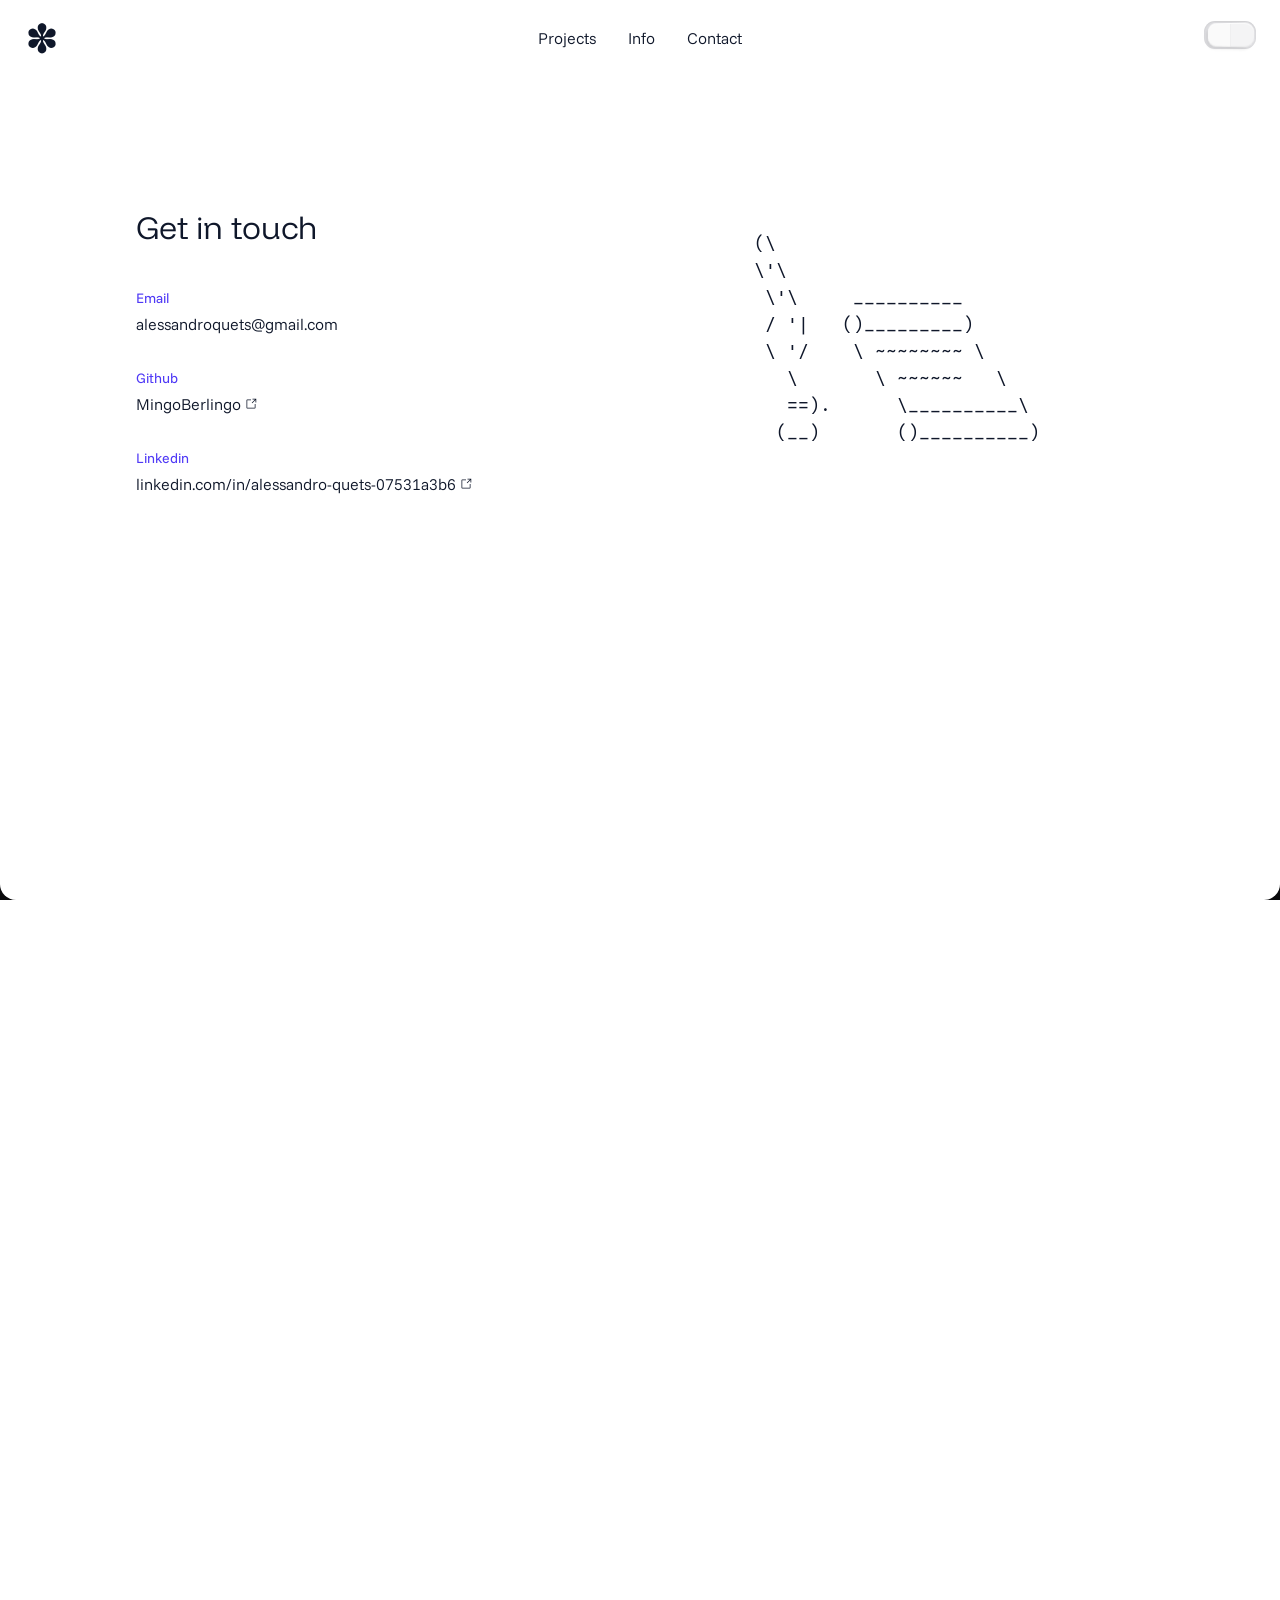
==== commit 9ce557e0: "deploy: static site build (2026-11-11 17:48 UTC)" ====
--- a/contact.html
+++ b/contact.html
@@ -3,49 +3,93 @@
 	<head>
 		<meta charset="utf-8" />
 		<meta name="viewport" content="width=device-width, initial-scale=1" />
+		<script>
+			try {
+				const theme = localStorage.getItem('theme');
+				if (theme === 'light' || theme === 'dark') document.documentElement.dataset.theme = theme;
+			} catch {
+				/* Use the system preference when storage is unavailable. */
+			}
+		</script>
+		<noscript>
+			<style>
+				/* Keep JS video space reserved until hydration. Only no-JS uses the fallback. */
+				.media-frame[data-media] > video[data-deferred] {
+					display: none;
+				}
+				.media-frame[data-media][data-media-state] > img:not([data-preview]) {
+					opacity: 1;
+				}
+				.media-frame[data-media] > .media-preview,
+				.media-frame[data-media]::after {
+					display: none;
+				}
+			</style>
+		</noscript>
 		
-		<link href="/_app/immutable/assets/0.DcgumT1v.css" rel="stylesheet">
-		<link rel="modulepreload" href="/_app/immutable/entry/start.CYldJ2x5.js">
-		<link rel="modulepreload" href="/_app/immutable/chunks/DohuREBZ.js">
-		<link rel="modulepreload" href="/_app/immutable/chunks/prCVLi5X.js">
-		<link rel="modulepreload" href="/_app/immutable/chunks/5AeX7-sU.js">
-		<link rel="modulepreload" href="/_app/immutable/chunks/CaZzbrHi.js">
-		<link rel="modulepreload" href="/_app/immutable/chunks/BAue5Ppo.js">
-		<link rel="modulepreload" href="/_app/immutable/entry/app.CQ9C4EbC.js">
+		<link href="/_app/immutable/assets/0.Bayv5SwZ.css" rel="stylesheet">
+		<link rel="modulepreload" href="/_app/immutable/entry/start.CMeeshKE.js">
+		<link rel="modulepreload" href="/_app/immutable/chunks/Big9_mfa.js">
+		<link rel="modulepreload" href="/_app/immutable/chunks/CsI9m2ZH.js">
+		<link rel="modulepreload" href="/_app/immutable/chunks/m8rS4o8h.js">
+		<link rel="modulepreload" href="/_app/immutable/chunks/Bc11O1h5.js">
+		<link rel="modulepreload" href="/_app/immutable/chunks/NLkZbKvm.js">
+		<link rel="modulepreload" href="/_app/immutable/entry/app.oIXFRcF6.js">
+		<link rel="modulepreload" href="/_app/immutable/chunks/BXl3LOEh.js">
 		<link rel="modulepreload" href="/_app/immutable/chunks/DsnmJJEf.js">
-		<link rel="modulepreload" href="/_app/immutable/chunks/BJ2yKt4m.js">
-		<link rel="modulepreload" href="/_app/immutable/chunks/IEIfLdba.js">
-		<link rel="modulepreload" href="/_app/immutable/chunks/DaqTfC5O.js">
-		<link rel="modulepreload" href="/_app/immutable/chunks/BKZ5xJy4.js">
-		<link rel="modulepreload" href="/_app/immutable/nodes/0.Dm0Pibyg.js">
-		<link rel="modulepreload" href="/_app/immutable/chunks/BljFwJ7L.js">
-		<link rel="modulepreload" href="/_app/immutable/chunks/C7CrPEw0.js">
-		<link rel="modulepreload" href="/_app/immutable/chunks/CHuUkLSa.js">
-		<link rel="modulepreload" href="/_app/immutable/chunks/DbyZxgBQ.js">
-		<link rel="modulepreload" href="/_app/immutable/chunks/DM3Y9oyZ.js">
-		<link rel="modulepreload" href="/_app/immutable/nodes/3.BJfuV7pT.js">
-		<link rel="modulepreload" href="/_app/immutable/chunks/DYt2V1Ck.js">
-		<link rel="modulepreload" href="/_app/immutable/chunks/CPcXOYRa.js">
-		<link rel="modulepreload" href="/_app/immutable/chunks/C0veURNq.js"><!--[--><link rel="icon" href="data:image/svg+xml,%3csvg%20width='128'%20height='128'%20viewBox='0%200%20128%20128'%20fill='none'%20xmlns='http://www.w3.org/2000/svg'%3e%3crect%20width='128'%20height='128'%20rx='40'%20fill='white'/%3e%3cpath%20d='M64.0488%20111C61.6282%20111%2059.6831%20110.006%2058.2134%20108.018C56.7438%20106.029%2056.009%20103.565%2056.009%20100.626C56.009%2097.341%2057.176%2092.4134%2059.5102%2085.8432C61.8443%2079.1001%2063.0114%2072.4435%2063.0114%2065.8733C60.1586%2067.6023%2057.6515%2069.3746%2055.4903%2071.19C53.329%2073.0054%2051.4271%2074.8209%2049.7846%2076.6363C47.6234%2079.0569%2045.4621%2081.3911%2043.3009%2083.6388C41.1396%2085.8%2038.9784%2087.5722%2036.8171%2088.9554C34.6559%2090.3386%2032.4514%2091.0302%2030.2037%2091.0302C28.1289%2091.0302%2026.3567%2090.3386%2024.8871%2088.9554C23.4174%2087.4858%2022.6826%2085.8%2022.6826%2083.8981C22.6826%2081.7369%2023.5903%2079.7053%2025.4058%2077.8034C27.2212%2075.8151%2030.0308%2074.3022%2033.8346%2073.2648C35.7365%2072.7461%2037.7249%2072.2274%2039.7997%2071.7087C41.9609%2071.1036%2044.2518%2070.5849%2046.6724%2070.1526C51.3407%2069.2017%2056.4412%2067.1701%2061.974%2064.0579C56.4412%2060.9457%2051.1678%2058.8709%2046.1537%2057.8335C41.3125%2056.7961%2037.0333%2055.7587%2033.3159%2054.7213C29.685%2053.5975%2027.0051%2052.0846%2025.2761%2050.1827C23.5471%2048.1944%2022.6826%2046.1196%2022.6826%2043.9584C22.6826%2041.97%2023.3742%2040.3275%2024.7574%2039.0307C26.2271%2037.734%2028.0857%2037.0856%2030.3334%2037.0856C32.6676%2037.0856%2035.0449%2037.9501%2037.4655%2039.6791C39.8861%2041.3216%2042.2635%2043.3532%2044.5976%2045.7738C46.9318%2048.1944%2049.0498%2050.4853%2050.9517%2052.6465C53.891%2056.0181%2057.9109%2059.2167%2063.0114%2062.2425V60.5567C63.0114%2057.9632%2062.8817%2055.6291%2062.6224%2053.5543C62.4495%2051.393%2062.1037%2049.5344%2061.585%2047.9783C60.8934%2045.9035%2060.1153%2043.5693%2059.2508%2040.9758C58.4728%2038.3823%2057.7812%2035.8753%2057.176%2033.4547C56.5709%2030.9477%2056.2683%2028.9593%2056.2683%2027.4897C56.2683%2024.4639%2057.0031%2022.0001%2058.4728%2020.0982C60.0289%2018.1099%2061.974%2017.1157%2064.3081%2017.1157C66.5558%2017.1157%2068.4577%2018.0667%2070.0138%2019.9686C71.5699%2021.8705%2072.348%2024.3775%2072.348%2027.4897C72.348%2030.6019%2071.1809%2035.616%2068.8468%2042.5319C66.5126%2049.3615%2065.3455%2055.9316%2065.3455%2062.2425C67.161%2061.0322%2068.5874%2060.1244%2069.6248%2059.5193C70.6622%2058.8277%2071.5267%2058.2225%2072.2183%2057.7038C72.9099%2057.0987%2073.6879%2056.4071%2074.5524%2055.6291C75.4169%2054.7646%2076.6272%2053.5543%2078.1833%2051.9982C84.2348%2045.3415%2088.4708%2041.192%2090.8914%2039.5494C93.312%2037.9069%2095.8191%2037.0856%2098.4126%2037.0856C100.487%2037.0856%20102.216%2037.734%20103.6%2039.0307C104.983%2040.3275%20105.674%2041.97%20105.674%2043.9584C105.674%2046.1196%20104.81%2048.1512%20103.081%2050.0531C101.438%2051.8685%2098.7151%2053.3814%2094.9113%2054.5917C93.0959%2055.1968%2091.1075%2055.7587%2088.9463%2056.2774C86.8715%2056.7961%2084.6238%2057.3148%2082.2032%2057.8335C77.4485%2058.8709%2072.1751%2060.9457%2066.3829%2064.0579C69.1493%2065.614%2071.786%2066.9107%2074.2931%2067.9481C76.8866%2068.8991%2079.3936%2069.6339%2081.8142%2070.1526C86.5689%2071.19%2090.805%2072.2706%2094.5223%2073.3945C98.3261%2074.4319%20101.136%2075.9015%20102.951%2077.8034C104.767%2079.7053%20105.674%2081.7369%20105.674%2083.8981C105.674%2085.8%20104.939%2087.4858%20103.47%2088.9554C102.087%2090.3386%20100.271%2091.0302%2098.0235%2091.0302C96.1216%2091.0302%2094.1333%2090.3818%2092.0585%2089.0851C89.9837%2087.7883%2087.9521%2086.2322%2085.9638%2084.4168C83.9755%2082.5149%2082.16%2080.6562%2080.5175%2078.8408C78.9614%2077.0254%2077.7078%2075.5989%2076.7569%2074.5615C74.855%2072.4003%2071.0512%2069.5042%2065.3455%2065.8733V67.5591C65.3455%2073.0054%2066.4694%2079.1866%2068.7171%2086.1026C70.9648%2093.0185%2072.0886%2097.8597%2072.0886%20100.626C72.0886%20103.652%2071.3106%20106.116%2069.7545%20108.018C68.1984%20110.006%2066.2965%20111%2064.0488%20111Z'%20fill='black'/%3e%3c/svg%3e"/><!--]-->
+		<link rel="modulepreload" href="/_app/immutable/chunks/ByzYFYi9.js">
+		<link rel="modulepreload" href="/_app/immutable/chunks/BhuIKg7_.js">
+		<link rel="modulepreload" href="/_app/immutable/chunks/BGiacd6y.js">
+		<link rel="modulepreload" href="/_app/immutable/nodes/0.BAcy5qYY.js">
+		<link rel="modulepreload" href="/_app/immutable/chunks/BolvSn8E.js">
+		<link rel="modulepreload" href="/_app/immutable/chunks/pFuOVO33.js">
+		<link rel="modulepreload" href="/_app/immutable/chunks/Bazdk27Q.js">
+		<link rel="modulepreload" href="/_app/immutable/chunks/D2S8ynfT.js">
+		<link rel="modulepreload" href="/_app/immutable/chunks/CaBG30Z9.js">
+		<link rel="modulepreload" href="/_app/immutable/chunks/DyGXjPGR.js">
+		<link rel="modulepreload" href="/_app/immutable/nodes/3.CopJ5ZuE.js">
+		<link rel="modulepreload" href="/_app/immutable/chunks/CrSsbM1H.js">
+		<link rel="modulepreload" href="/_app/immutable/chunks/rWeNY5_r.js">
+		<link rel="modulepreload" href="/_app/immutable/chunks/BtDT2MiD.js">
+		<link rel="modulepreload" href="/_app/immutable/chunks/CagCdIuZ.js"><!--[--><link rel="icon" href="data:image/svg+xml,%3csvg%20width='128'%20height='128'%20viewBox='0%200%20128%20128'%20fill='none'%20xmlns='http://www.w3.org/2000/svg'%3e%3crect%20width='128'%20height='128'%20rx='40'%20fill='white'/%3e%3cpath%20d='M64.0488%20111C61.6282%20111%2059.6831%20110.006%2058.2134%20108.018C56.7438%20106.029%2056.009%20103.565%2056.009%20100.626C56.009%2097.341%2057.176%2092.4134%2059.5102%2085.8432C61.8443%2079.1001%2063.0114%2072.4435%2063.0114%2065.8733C60.1586%2067.6023%2057.6515%2069.3746%2055.4903%2071.19C53.329%2073.0054%2051.4271%2074.8209%2049.7846%2076.6363C47.6234%2079.0569%2045.4621%2081.3911%2043.3009%2083.6388C41.1396%2085.8%2038.9784%2087.5722%2036.8171%2088.9554C34.6559%2090.3386%2032.4514%2091.0302%2030.2037%2091.0302C28.1289%2091.0302%2026.3567%2090.3386%2024.8871%2088.9554C23.4174%2087.4858%2022.6826%2085.8%2022.6826%2083.8981C22.6826%2081.7369%2023.5903%2079.7053%2025.4058%2077.8034C27.2212%2075.8151%2030.0308%2074.3022%2033.8346%2073.2648C35.7365%2072.7461%2037.7249%2072.2274%2039.7997%2071.7087C41.9609%2071.1036%2044.2518%2070.5849%2046.6724%2070.1526C51.3407%2069.2017%2056.4412%2067.1701%2061.974%2064.0579C56.4412%2060.9457%2051.1678%2058.8709%2046.1537%2057.8335C41.3125%2056.7961%2037.0333%2055.7587%2033.3159%2054.7213C29.685%2053.5975%2027.0051%2052.0846%2025.2761%2050.1827C23.5471%2048.1944%2022.6826%2046.1196%2022.6826%2043.9584C22.6826%2041.97%2023.3742%2040.3275%2024.7574%2039.0307C26.2271%2037.734%2028.0857%2037.0856%2030.3334%2037.0856C32.6676%2037.0856%2035.0449%2037.9501%2037.4655%2039.6791C39.8861%2041.3216%2042.2635%2043.3532%2044.5976%2045.7738C46.9318%2048.1944%2049.0498%2050.4853%2050.9517%2052.6465C53.891%2056.0181%2057.9109%2059.2167%2063.0114%2062.2425V60.5567C63.0114%2057.9632%2062.8817%2055.6291%2062.6224%2053.5543C62.4495%2051.393%2062.1037%2049.5344%2061.585%2047.9783C60.8934%2045.9035%2060.1153%2043.5693%2059.2508%2040.9758C58.4728%2038.3823%2057.7812%2035.8753%2057.176%2033.4547C56.5709%2030.9477%2056.2683%2028.9593%2056.2683%2027.4897C56.2683%2024.4639%2057.0031%2022.0001%2058.4728%2020.0982C60.0289%2018.1099%2061.974%2017.1157%2064.3081%2017.1157C66.5558%2017.1157%2068.4577%2018.0667%2070.0138%2019.9686C71.5699%2021.8705%2072.348%2024.3775%2072.348%2027.4897C72.348%2030.6019%2071.1809%2035.616%2068.8468%2042.5319C66.5126%2049.3615%2065.3455%2055.9316%2065.3455%2062.2425C67.161%2061.0322%2068.5874%2060.1244%2069.6248%2059.5193C70.6622%2058.8277%2071.5267%2058.2225%2072.2183%2057.7038C72.9099%2057.0987%2073.6879%2056.4071%2074.5524%2055.6291C75.4169%2054.7646%2076.6272%2053.5543%2078.1833%2051.9982C84.2348%2045.3415%2088.4708%2041.192%2090.8914%2039.5494C93.312%2037.9069%2095.8191%2037.0856%2098.4126%2037.0856C100.487%2037.0856%20102.216%2037.734%20103.6%2039.0307C104.983%2040.3275%20105.674%2041.97%20105.674%2043.9584C105.674%2046.1196%20104.81%2048.1512%20103.081%2050.0531C101.438%2051.8685%2098.7151%2053.3814%2094.9113%2054.5917C93.0959%2055.1968%2091.1075%2055.7587%2088.9463%2056.2774C86.8715%2056.7961%2084.6238%2057.3148%2082.2032%2057.8335C77.4485%2058.8709%2072.1751%2060.9457%2066.3829%2064.0579C69.1493%2065.614%2071.786%2066.9107%2074.2931%2067.9481C76.8866%2068.8991%2079.3936%2069.6339%2081.8142%2070.1526C86.5689%2071.19%2090.805%2072.2706%2094.5223%2073.3945C98.3261%2074.4319%20101.136%2075.9015%20102.951%2077.8034C104.767%2079.7053%20105.674%2081.7369%20105.674%2083.8981C105.674%2085.8%20104.939%2087.4858%20103.47%2088.9554C102.087%2090.3386%20100.271%2091.0302%2098.0235%2091.0302C96.1216%2091.0302%2094.1333%2090.3818%2092.0585%2089.0851C89.9837%2087.7883%2087.9521%2086.2322%2085.9638%2084.4168C83.9755%2082.5149%2082.16%2080.6562%2080.5175%2078.8408C78.9614%2077.0254%2077.7078%2075.5989%2076.7569%2074.5615C74.855%2072.4003%2071.0512%2069.5042%2065.3455%2065.8733V67.5591C65.3455%2073.0054%2066.4694%2079.1866%2068.7171%2086.1026C70.9648%2093.0185%2072.0886%2097.8597%2072.0886%20100.626C72.0886%20103.652%2071.3106%20106.116%2069.7545%20108.018C68.1984%20110.006%2066.2965%20111%2064.0488%20111Z'%20fill='black'/%3e%3c/svg%3e"/><!--]-->
 	</head>
 	<body data-sveltekit-preload-data="hover">
-		<div style="display: contents"><!--[--><!--[--><!----><div class="min-h-screen bg-background text-foreground-1"><header class="fixed top-0 left-0 z-50 w-full px-6 py-5 transition-transform motion-base translate-y-0"><div class="relative z-50 flex items-center justify-between"><a href="/" class="font-display text-foreground-1">Alessandro Quets</a> <nav class="hidden items-center gap-8 md:flex"><!--[--><a href="/projects" class="text-foreground-1 transition-colors hover:underline">Projects</a><a href="/info" class="text-foreground-1 transition-colors hover:underline">Info</a><a href="/contact" class="text-foreground-1 transition-colors hover:underline underline">Contact</a><!--]--></nav> <button class="relative z-50 flex h-6 w-6 flex-col items-center justify-center gap-1.5 text-foreground-1 md:hidden" aria-label="Open menu" aria-expanded="false"><span class="block h-0.5 w-5 bg-foreground-1 transition-all motion-base"></span> <span class="block h-0.5 w-5 bg-foreground-1 transition-all motion-base"></span></button></div> <!--[!--><!--]--></header><!----> <main class="p-4 pt-14 md:p-6 md:pt-20"><!----><section class="mx-auto grid max-w-5xl gap-10 px-2 py-4 pb-10 lg:grid-cols-2 lg:items-center"><div><h1 class="font-display text-2xl text-foreground-1">Get in touch</h1> <div class="text-base mt-10 flex flex-col gap-8 text-foreground-2"><div class="space-y-1"><p class="text-sm font-normal tracking-normal text-primary">Email</p> <a class="text-foreground-1 underline-offset-4 hover:underline" href="mailto:alessandroquets@gmail.com">alessandroquets@gmail.com</a></div> <!--[--><div class="space-y-1"><p class="text-sm font-normal tracking-normal text-primary">Github</p> <a class="inline-flex items-center gap-1 text-foreground-1 underline-offset-4 hover:underline" href="https://github.com/MingoBerlingo" target="_blank" rel="noreferrer"><span>MingoBerlingo</span> <!--[--><!----><svg xmlns="http://www.w3.org/2000/svg" viewBox="0 0 32 32" fill="currentColor" preserveAspectRatio="xMidYMid meet" width="12" height="12" aria-hidden="true"><!--[!--><!--]--><path d="M26,28H6a2.0027,2.0027,0,0,1-2-2V6A2.0027,2.0027,0,0,1,6,4H16V6H6V26H26V16h2V26A2.0027,2.0027,0,0,1,26,28Z"></path><path d="M20 2 20 4 26.586 4 18 12.586 19.414 14 28 5.414 28 12 30 12 30 2 20 2z"></path></svg><!----><!--]--><!----></a></div><!--]--> <!--[--><div class="space-y-1"><p class="text-sm font-normal tracking-normal text-primary">Linkedin</p> <a class="inline-flex items-center gap-1 text-foreground-1 underline-offset-4 hover:underline" href="https://www.linkedin.com/in/alessandro-quets-07531a3b6/" target="_blank" rel="noreferrer"><span>Alessandro Quets</span> <!--[--><!----><svg xmlns="http://www.w3.org/2000/svg" viewBox="0 0 32 32" fill="currentColor" preserveAspectRatio="xMidYMid meet" width="12" height="12" aria-hidden="true"><!--[!--><!--]--><path d="M26,28H6a2.0027,2.0027,0,0,1-2-2V6A2.0027,2.0027,0,0,1,6,4H16V6H6V26H26V16h2V26A2.0027,2.0027,0,0,1,26,28Z"></path><path d="M20 2 20 4 26.586 4 18 12.586 19.414 14 28 5.414 28 12 30 12 30 2 20 2z"></path></svg><!----><!--]--><!----></a></div><!--]--></div></div> <div class="flex h-full items-center justify-center"><pre class="cursor-pointer rounded-xl text-center font-mono font-normal text-foreground-2 select-none text-[2.5cqw] sm:text-[1.8cqw] lg:text-[1.4cqw]" role="img" aria-label="Animated ASCII art with contact-related illustrations"></pre></div><!----></section><!----><!----></main> <footer class="flex items-center justify-between px-6 py-6 text-sm text-foreground-4"><span>Alessandro Quets</span> <span aria-hidden="true">✽</span></footer> <!--[!--><!--]--></div><!----><!--]--> <!--[!--><!--]--><!--]-->
+		<div style="display: contents"><!--[--><!--[--><!----><div class="isolate min-h-screen bg-background text-foreground-1"><header data-menu-open="false" class="fixed top-0 left-0 z-50 w-full px-4 py-5 transition-transform md:px-6 motion-base translate-y-0 svelte-1elxaub"><div class="header-surface relative z-50 flex items-center justify-between svelte-1elxaub"><a href="/" class="flex h-9 w-9 items-center justify-center font-display text-3xl leading-none text-foreground-1 svelte-1elxaub" aria-label="Alessandro Quets — Home"><span aria-hidden="true">✽</span></a> <nav class="hidden items-center gap-8 md:absolute md:left-1/2 md:flex md:-translate-x-1/2"><!--[--><a href="/projects" class="text-foreground-1 transition-colors hover:underline svelte-1elxaub"><span class="scramble-label"><span class="scramble-original">Projects</span><span class="scramble-output" aria-hidden="true"></span></span><!----></a><a href="/info" class="text-foreground-1 transition-colors hover:underline svelte-1elxaub"><span class="scramble-label"><span class="scramble-original">Info</span><span class="scramble-output" aria-hidden="true"></span></span><!----></a><a href="/contact" class="text-foreground-1 transition-colors hover:underline underline svelte-1elxaub"><span class="scramble-label"><span class="scramble-original">Contact</span><span class="scramble-output" aria-hidden="true"></span></span><!----></a><!--]--></nav> <div class="flex items-center gap-4"><div class="hidden md:block"><button class="theme-switch svelte-mls84d" type="button" role="switch" aria-label="Dark theme" aria-checked="false"><span class="thumb svelte-mls84d" aria-hidden="true"></span></button><!----></div> <button class="relative z-50 flex h-6 w-6 flex-col items-center justify-center gap-1.5 text-foreground-1 md:hidden svelte-1elxaub" aria-label="Open menu" aria-expanded="false"><span class="block h-0.5 w-5 bg-foreground-1 transition-transform motion-base svelte-1elxaub"></span> <span class="block h-0.5 w-5 bg-foreground-1 transition-transform motion-base svelte-1elxaub"></span></button></div></div> <nav class="mobile-menu fixed inset-0 z-40 flex h-dvh flex-col items-center justify-center gap-8 bg-background md:hidden svelte-1elxaub" data-open="false" data-keyboard="false" inert aria-hidden="true" aria-label="Mobile navigation"><!--[--><a href="/projects" class="text-2xl text-foreground-1 hover:underline svelte-1elxaub" style="--item-delay: 0ms"><span class="scramble-label"><span class="scramble-original">Projects</span><span class="scramble-output" aria-hidden="true"></span></span><!----></a><a href="/info" class="text-2xl text-foreground-1 hover:underline svelte-1elxaub" style="--item-delay: 50ms"><span class="scramble-label"><span class="scramble-original">Info</span><span class="scramble-output" aria-hidden="true"></span></span><!----></a><a href="/contact" class="text-2xl text-foreground-1 hover:underline underline svelte-1elxaub" style="--item-delay: 100ms"><span class="scramble-label"><span class="scramble-original">Contact</span><span class="scramble-output" aria-hidden="true"></span></span><!----></a><!--]--> <button class="theme-switch svelte-mls84d" type="button" role="switch" aria-label="Dark theme" aria-checked="false"><span class="thumb svelte-mls84d" aria-hidden="true"></span></button><!----></nav></header><!----> <main class="relative z-10 min-h-screen rounded-b-xl bg-background p-4 pt-14 pb-20 md:p-6 md:pt-20 md:pb-32"><!----><section class="mx-auto grid max-w-5xl gap-10 px-2 py-4 pb-10 lg:grid-cols-2 lg:items-center"><div data-enter=""><h1 class="font-display text-2xl text-foreground-1">Get in touch</h1> <div class="text-base mt-10 flex flex-col gap-8 text-foreground-2"><div class="space-y-1"><p class="text-sm font-normal tracking-normal text-primary">Email</p> <a class="text-foreground-1 underline-offset-4 hover:underline" href="mailto:alessandroquets@gmail.com"><span class="scramble-label"><span class="scramble-original">alessandroquets@gmail.com</span><span class="scramble-output" aria-hidden="true"></span></span><!----></a></div> <!--[--><div class="space-y-1"><p class="text-sm font-normal tracking-normal text-primary">Github</p> <a class="inline-flex items-center gap-1 text-foreground-1 underline-offset-4 hover:underline" href="https://github.com/MingoBerlingo" target="_blank" rel="noreferrer"><span class="scramble-label"><span class="scramble-original">MingoBerlingo</span><span class="scramble-output" aria-hidden="true"></span></span><!----> <!--[--><!----><svg xmlns="http://www.w3.org/2000/svg" viewBox="0 0 32 32" fill="currentColor" preserveAspectRatio="xMidYMid meet" width="12" height="12" aria-hidden="true"><!--[!--><!--]--><path d="M26,28H6a2.0027,2.0027,0,0,1-2-2V6A2.0027,2.0027,0,0,1,6,4H16V6H6V26H26V16h2V26A2.0027,2.0027,0,0,1,26,28Z"></path><path d="M20 2 20 4 26.586 4 18 12.586 19.414 14 28 5.414 28 12 30 12 30 2 20 2z"></path></svg><!----><!--]--><!----></a></div><!--]--> <!--[--><div class="space-y-1"><p class="text-sm font-normal tracking-normal text-primary">Linkedin</p> <a class="inline-flex items-center gap-1 text-foreground-1 underline-offset-4 hover:underline" href="https://www.linkedin.com/in/alessandro-quets-07531a3b6/" target="_blank" rel="noreferrer"><span class="scramble-label"><span class="scramble-original">linkedin.com/in/alessandro-quets-07531a3b6</span><span class="scramble-output" aria-hidden="true"></span></span><!----> <!--[--><!----><svg xmlns="http://www.w3.org/2000/svg" viewBox="0 0 32 32" fill="currentColor" preserveAspectRatio="xMidYMid meet" width="12" height="12" aria-hidden="true"><!--[!--><!--]--><path d="M26,28H6a2.0027,2.0027,0,0,1-2-2V6A2.0027,2.0027,0,0,1,6,4H16V6H6V26H26V16h2V26A2.0027,2.0027,0,0,1,26,28Z"></path><path d="M20 2 20 4 26.586 4 18 12.586 19.414 14 28 5.414 28 12 30 12 30 2 20 2z"></path></svg><!----><!--]--><!----></a></div><!--]--></div></div> <div data-enter=""><div class="flex h-full items-center justify-center"><pre class="cursor-pointer rounded-xl text-center font-mono font-normal text-foreground-1 select-none text-[2.5cqw] sm:text-[1.8cqw] lg:text-[1.4cqw]" role="img" aria-label="Animated ASCII art with contact-related illustrations">                                         
+                                         
+                                         
+                                         
+                                         
+                                         
+                                         
+                                         
+                                         
+                                         
+                                         
+                                         
+                                         
+                                         
+                                         
+                                         
+                                         
+                                         
+                                         </pre></div><!----></div></section><!----><!----></main> <div class="h-px" aria-hidden="true"></div> <footer data-theme="dark" data-reveal="false" class="svelte-jz8lnl"><div class="footer-content mx-auto max-w-7xl px-2 pt-12 pb-6 md:pt-16 svelte-jz8lnl"><div class="grid grid-cols-2 gap-10 md:grid-cols-[1.5fr_0.7fr_1fr] md:gap-12 svelte-jz8lnl"><div class="col-span-2 md:col-span-1 svelte-jz8lnl"><h2 class="font-display text-3xl leading-[1.1] whitespace-pre-line md:text-4xl svelte-jz8lnl">Make it clear.
+Make it feel right.</h2></div> <nav aria-label="Footer navigation" class="svelte-jz8lnl"><ul class="space-y-2 svelte-jz8lnl"><!--[--><li class="svelte-jz8lnl"><a href="/" class="svelte-jz8lnl"><span class="scramble-label"><span class="scramble-original">Home</span><span class="scramble-output" aria-hidden="true"></span></span><!----></a></li><li class="svelte-jz8lnl"><a href="/projects" class="svelte-jz8lnl"><span class="scramble-label"><span class="scramble-original">Projects</span><span class="scramble-output" aria-hidden="true"></span></span><!----></a></li><li class="svelte-jz8lnl"><a href="/info" class="svelte-jz8lnl"><span class="scramble-label"><span class="scramble-original">Info</span><span class="scramble-output" aria-hidden="true"></span></span><!----></a></li><li class="svelte-jz8lnl"><a href="/contact" class="svelte-jz8lnl"><span class="scramble-label"><span class="scramble-original">Contact</span><span class="scramble-output" aria-hidden="true"></span></span><!----></a></li><li class="svelte-jz8lnl"><a href="/index.md" class="svelte-jz8lnl"><span class="scramble-label"><span class="scramble-original">index.md</span><span class="scramble-output" aria-hidden="true"></span></span><!----></a></li><!--]--></ul></nav> <div class="svelte-jz8lnl"><ul class="space-y-2 svelte-jz8lnl"><li class="svelte-jz8lnl"><a href="mailto:alessandroquets@gmail.com" class="svelte-jz8lnl"><span class="scramble-label"><span class="scramble-original">Email</span><span class="scramble-output" aria-hidden="true"></span></span><!----> <span aria-hidden="true" class="svelte-jz8lnl">↗</span></a></li> <!--[--><li class="svelte-jz8lnl"><a href="https://github.com/MingoBerlingo" target="_blank" rel="noopener noreferrer" class="svelte-jz8lnl"><span class="scramble-label"><span class="scramble-original">GitHub</span><span class="scramble-output" aria-hidden="true"></span></span><!----> <span aria-hidden="true" class="svelte-jz8lnl">↗</span></a></li><!--]--> <!--[--><li class="svelte-jz8lnl"><a href="https://www.linkedin.com/in/alessandro-quets-07531a3b6/" target="_blank" rel="noopener noreferrer" class="svelte-jz8lnl"><span class="scramble-label"><span class="scramble-original">LinkedIn</span><span class="scramble-output" aria-hidden="true"></span></span><!----> <span aria-hidden="true" class="svelte-jz8lnl">↗</span></a></li><!--]--></ul></div></div> <!--[--><div class="footer-keywords mt-10 svelte-jz8lnl"><p class="mb-3 text-xs text-foreground-1 svelte-jz8lnl">A few things I work with <span aria-hidden="true" class="svelte-jz8lnl">↘</span></p> <div class="footer-chip-space svelte-jz8lnl" data-chip-start="" aria-hidden="true"></div></div><!--]--> <div data-chip-floor="" class="mt-6 flex flex-wrap justify-between gap-3 text-xs text-foreground-2 svelte-jz8lnl"><span class="svelte-jz8lnl">© 2026 Alessandro Quets</span><span class="svelte-jz8lnl">In ♥ with pixels</span></div></div> <!--[--><div class="full-footer svelte-180ihp0"><!--[!--><!--]--> <!----><ul class="chip-scene svelte-180ihp0" aria-label="Project keywords"><!--[--><li class="svelte-180ihp0"><button type="button" disabled aria-label="Toss UX / UI keyword" class="svelte-180ihp0">UX / UI</button></li><li class="svelte-180ihp0"><button type="button" disabled aria-label="Toss Web Design keyword" class="svelte-180ihp0">Web Design</button></li><li class="svelte-180ihp0"><button type="button" disabled aria-label="Toss Creative Coding keyword" class="svelte-180ihp0">Creative Coding</button></li><li class="svelte-180ihp0"><button type="button" disabled aria-label="Toss Dataviz keyword" class="svelte-180ihp0">Dataviz</button></li><li class="svelte-180ihp0"><button type="button" disabled aria-label="Toss Interaction keyword" class="svelte-180ihp0">Interaction</button></li><li class="svelte-180ihp0"><button type="button" disabled aria-label="Toss Svelte keyword" class="svelte-180ihp0">Svelte</button></li><li class="svelte-180ihp0"><button type="button" disabled aria-label="Toss React keyword" class="svelte-180ihp0">React</button></li><li class="svelte-180ihp0"><button type="button" disabled aria-label="Toss Branding keyword" class="svelte-180ihp0">Branding</button></li><li class="svelte-180ihp0"><button type="button" disabled aria-label="Toss Design Systems keyword" class="svelte-180ihp0">Design Systems</button></li><li class="svelte-180ihp0"><button type="button" disabled aria-label="Toss Prototyping keyword" class="svelte-180ihp0">Prototyping</button></li><li class="svelte-180ihp0"><button type="button" disabled aria-label="Toss Frontend keyword" class="svelte-180ihp0">Frontend</button></li><li class="svelte-180ihp0"><button type="button" disabled aria-label="Toss Accessibility keyword" class="svelte-180ihp0">Accessibility</button></li><li class="svelte-180ihp0"><button type="button" disabled aria-label="Toss TypeScript keyword" class="svelte-180ihp0">TypeScript</button></li><li class="svelte-180ihp0"><button type="button" disabled aria-label="Toss Component Libraries keyword" class="svelte-180ihp0">Component Libraries</button></li><li class="svelte-180ihp0"><button type="button" disabled aria-label="Toss Motion Design keyword" class="svelte-180ihp0">Motion Design</button></li><li class="svelte-180ihp0"><button type="button" disabled aria-label="Toss Data Storytelling keyword" class="svelte-180ihp0">Data Storytelling</button></li><li class="svelte-180ihp0"><button type="button" disabled aria-label="Toss Figma keyword" class="svelte-180ihp0">Figma</button></li><li class="svelte-180ihp0"><button type="button" disabled aria-label="Toss Information Design keyword" class="svelte-180ihp0">Information Design</button></li><li class="svelte-180ihp0"><button type="button" disabled aria-label="Toss Interaction Design keyword" class="svelte-180ihp0">Interaction Design</button></li><li class="svelte-180ihp0"><button type="button" disabled aria-label="Toss UI Engineering keyword" class="svelte-180ihp0">UI Engineering</button></li><li class="svelte-180ihp0"><button type="button" disabled aria-label="Toss Design Tokens keyword" class="svelte-180ihp0">Design Tokens</button></li><li class="svelte-180ihp0"><button type="button" disabled aria-label="Toss AI Workflows keyword" class="svelte-180ihp0">AI Workflows</button></li><li class="svelte-180ihp0"><button type="button" disabled aria-label="Toss DeFi keyword" class="svelte-180ihp0">DeFi</button></li><li class="svelte-180ihp0"><button type="button" disabled aria-label="Toss Web3 keyword" class="svelte-180ihp0">Web3</button></li><!--]--></ul><!----></div><!--]--><!----></footer><!----></div><!----><!--]--> <!--[!--><!--]--><!--]-->
 			
 			<script>
 				{
-					__sveltekit_apjq9f = {
+					__sveltekit_195jmc1 = {
 						base: ""
 					};
 
 					const element = document.currentScript.parentElement;
 
 					Promise.all([
-						import("/_app/immutable/entry/start.CYldJ2x5.js"),
-						import("/_app/immutable/entry/app.CQ9C4EbC.js")
+						import("/_app/immutable/entry/start.CMeeshKE.js"),
+						import("/_app/immutable/entry/app.oIXFRcF6.js")
 					]).then(([kit, app]) => {
 						kit.start(app, element, {
 							node_ids: [0, 3],
-							data: [{type:"data",data:{profile:{name:"Alessandro",surname:"Quets",jobPosition:"Digital Designer & Frontend Developer",presentationHtml:"\u003Cp>Hey, I'm Alessandro Quets. I'm a digital designer specialized in UX/UI and frontend development, with experience in creating and managing design systems for digital products.\u003C/p>\u003Cp>I translate complex requirements into coherent, scalable interfaces, handling both design and development to ensure continuity between design and code.\u003C/p>",email:"alessandroquets@gmail.com",github:{label:"MingoBerlingo",url:"https://github.com/MingoBerlingo"},linkedin:{label:"Alessandro Quets",url:"https://www.linkedin.com/in/alessandro-quets-07531a3b6/"}}},uses:{}},null],
+							data: [{type:"data",data:{profile:{name:"Alessandro",surname:"Quets",jobPosition:"Digital Designer & Frontend Developer",presentationHtml:"\u003Cp>My background is in communication and information design. Over the past three years, I’ve worked with startups in DeFi and crypto, designing interfaces and building the frontend behind them.\u003C/p>\u003Cp>My work has ranged from trading products and design systems to a blockchain rebrand. Across these projects, I’ve been interested in the same challenge: helping people understand and use complex products.\u003C/p>\u003Cp>Alongside product work, I’m a teaching assistant in interaction design at Politecnico di Milano.\u003C/p>",email:"alessandroquets@gmail.com",github:{label:"MingoBerlingo",url:"https://github.com/MingoBerlingo"},linkedin:{label:"linkedin.com/in/alessandro-quets-07531a3b6",url:"https://www.linkedin.com/in/alessandro-quets-07531a3b6/"}},footerKeywords:[{id:"6ae4b0409463a3b51b42c578",label:"UX / UI",order:0,showInFooter:true},{id:"6ae4b0409463a3b51b42c57c",label:"Web Design",order:1,showInFooter:true},{id:"6ae4b0409463a3b51b42c580",label:"Creative Coding",order:2,showInFooter:true},{id:"6ae4b0409463a3b51b42c584",label:"Dataviz",order:3,showInFooter:true},{id:"6ae4b0409463a3b51b42c588",label:"Interaction",order:4,showInFooter:true},{id:"6ae4b0409463a3b51b42c58c",label:"Svelte",order:5,showInFooter:true},{id:"6ae4b0409463a3b51b42c590",label:"React",order:6,showInFooter:true},{id:"6ae4b0409463a3b51b42c594",label:"Branding",order:7,showInFooter:true},{id:"6ae8615526b10afc982fb827",label:"Design Systems",order:8,showInFooter:true},{id:"6ae8615526b10afc982fb82b",label:"Prototyping",order:9,showInFooter:true},{id:"6ae8615526b10afc982fb82f",label:"Frontend",order:10,showInFooter:true},{id:"6ae8615526b10afc982fb833",label:"Accessibility",order:11,showInFooter:true},{id:"6ae8615526b10afc982fb837",label:"TypeScript",order:12,showInFooter:true},{id:"6ae8615526b10afc982fb83b",label:"Component Libraries",order:13,showInFooter:true},{id:"6ae8615526b10afc982fb83f",label:"Motion Design",order:14,showInFooter:true},{id:"6ae8615526b10afc982fb843",label:"Data Storytelling",order:15,showInFooter:true},{id:"6ae8fdd6321ceae5155ea691",label:"Figma",order:16,showInFooter:true},{id:"6ae8fdd6321ceae5155ea699",label:"Information Design",order:17,showInFooter:true},{id:"6ae8fdd6321ceae5155ea69d",label:"Interaction Design",order:18,showInFooter:true},{id:"6ae8fdd6321ceae5155ea6a1",label:"UI Engineering",order:19,showInFooter:true},{id:"6ae8fdd6321ceae5155ea6a5",label:"Design Tokens",order:20,showInFooter:true},{id:"6ae8fdd6321ceae5155ea6a9",label:"AI Workflows",order:21,showInFooter:true},{id:"6ae8fdd6321ceae5155ea6ad",label:"DeFi",order:22,showInFooter:true},{id:"6ae8fdd6321ceae5155ea6b1",label:"Web3",order:23,showInFooter:true}],hero:{greeting:"Hey!",nameLine:"I’m Alessandro Quets.",introduction:"I’m a Digital Designer & Frontend Developer based in Lecco, Italy 🇮🇹",homepageIntroduction:"I care about how an interface looks [eye], how it feels, and how it works.\n\nI shape interactions, build design systems, and carry those decisions into production [components] Working in both Figma [figma] and code [code] lets me keep refining the details as I build.\n\nI can sit in a design review and open a pull request [pull-request] on the same day.",featuredProjects:[{id:"6ac8b04e1617bfc2eb4349f3"},{id:"6ae9da5d2756dce0f10604ee"},{id:"6aad520fe6ebe5c3c1970865"}],homepageImages:[]},footer:{heading:"Make it clear.\nMake it feel right.",keywordsHeading:"A few things I work with",signature:"In ♥ with pixels"}},uses:{}},null],
 							form: null,
 							error: null
 						});
--- a/_app/immutable/assets/0.Bayv5SwZ.css
+++ b/_app/immutable/assets/0.Bayv5SwZ.css
@@ -0,0 +1 @@
+@import"https://fonts.googleapis.com/css2?family=DM+Mono:ital,wght@0,300;0,400;0,500;1,300;1,400;1,500&family=Funnel+Display:wght@300..800&family=Funnel+Sans:ital,wght@0,300..800;1,300..800&display=swap";@layer components;/*! tailwindcss v4.1.13 | MIT License | https://tailwindcss.com */@layer properties{@supports (((-webkit-hyphens:none)) and (not (margin-trim:inline))) or ((-moz-orient:inline) and (not (color:rgb(from red r g b)))){*,:before,:after,::backdrop{--tw-translate-x:0;--tw-translate-y:0;--tw-translate-z:0;--tw-rotate-x:initial;--tw-rotate-y:initial;--tw-rotate-z:initial;--tw-skew-x:initial;--tw-skew-y:initial;--tw-space-y-reverse:0;--tw-border-style:solid;--tw-leading:initial;--tw-font-weight:initial;--tw-tracking:initial;--tw-outline-style:solid;--tw-ease:initial;--tw-scale-x:1;--tw-scale-y:1;--tw-scale-z:1;--tw-shadow:0 0 #0000;--tw-shadow-color:initial;--tw-shadow-alpha:100%;--tw-inset-shadow:0 0 #0000;--tw-inset-shadow-color:initial;--tw-inset-shadow-alpha:100%;--tw-ring-color:initial;--tw-ring-shadow:0 0 #0000;--tw-inset-ring-color:initial;--tw-inset-ring-shadow:0 0 #0000;--tw-ring-inset:initial;--tw-ring-offset-width:0px;--tw-ring-offset-color:#fff;--tw-ring-offset-shadow:0 0 #0000}}}@layer theme{:root,:host{--spacing:.25rem;--container-4xl:56rem;--container-5xl:64rem;--container-7xl:80rem;--font-weight-normal:400;--font-weight-medium:500;--tracking-tight:-.025em;--tracking-normal:0em;--leading-tight:1.25;--leading-snug:1.375;--ease-out:cubic-bezier(0,0,.2,1);--ease-in-out:cubic-bezier(.4,0,.2,1);--aspect-video:16/9;--default-transition-duration:.15s;--default-transition-timing-function:cubic-bezier(.4,0,.2,1);--default-font-family:var(--font-sans);--default-mono-font-family:var(--font-mono);--font-sans:"Funnel Sans",ui-sans-serif,system-ui,sans-serif;--font-display:"Funnel Display","Funnel Sans",ui-sans-serif,system-ui,sans-serif;--font-mono:"DM Mono",ui-monospace,SFMono-Regular,Menlo,Monaco,Consolas,monospace;--text-xs:.75rem;--text-xs--line-height:1rem;--text-sm:.875rem;--text-sm--line-height:1.25rem;--text-lg:1.25rem;--text-lg--line-height:1.75rem;--text-xl:clamp(1.25rem,.47vw + 1.14rem,1.5rem);--text-2xl:clamp(1.5rem,.94vw + 1.28rem,2rem);--text-2xl--line-height:1.3;--text-3xl:clamp(1.75rem,1.41vw + 1.42rem,2.5rem);--text-3xl--line-height:1.25;--text-4xl:clamp(2rem,1.88vw + 1.56rem,3rem);--text-4xl--line-height:1.2;--text-5xl:clamp(2.25rem,2.82vw + 1.59rem,3.75rem);--text-5xl--line-height:1.1;--radius-sm:.25rem;--radius-md:.5rem;--radius-xl:1rem;--radius-full:9999px;--color-primary:var(--primary);--color-background:var(--background);--color-surface-1:var(--surface-1);--color-surface-2:var(--surface-2);--color-foreground-1:var(--foreground-1);--color-foreground-2:var(--foreground-2);--color-foreground-3:var(--foreground-3);--color-border:var(--border)}}@layer base{*,:after,:before,::backdrop{box-sizing:border-box;border:0 solid;margin:0;padding:0}::file-selector-button{box-sizing:border-box;border:0 solid;margin:0;padding:0}html,:host{-webkit-text-size-adjust:100%;tab-size:4;line-height:1.5;font-family:var(--default-font-family,ui-sans-serif,system-ui,sans-serif,"Apple Color Emoji","Segoe UI Emoji","Segoe UI Symbol","Noto Color Emoji");font-feature-settings:var(--default-font-feature-settings,normal);font-variation-settings:var(--default-font-variation-settings,normal);-webkit-tap-highlight-color:transparent}hr{height:0;color:inherit;border-top-width:1px}abbr:where([title]){-webkit-text-decoration:underline dotted;text-decoration:underline dotted}h1,h2,h3,h4,h5,h6{font-size:inherit;font-weight:inherit}a{color:inherit;-webkit-text-decoration:inherit;text-decoration:inherit}b,strong{font-weight:bolder}code,kbd,samp,pre{font-family:var(--default-mono-font-family,ui-monospace,SFMono-Regular,Menlo,Monaco,Consolas,"Liberation Mono","Courier New",monospace);font-feature-settings:var(--default-mono-font-feature-settings,normal);font-variation-settings:var(--default-mono-font-variation-settings,normal);font-size:1em}small{font-size:80%}sub,sup{vertical-align:baseline;font-size:75%;line-height:0;position:relative}sub{bottom:-.25em}sup{top:-.5em}table{text-indent:0;border-color:inherit;border-collapse:collapse}:-moz-focusring{outline:auto}progress{vertical-align:baseline}summary{display:list-item}ol,ul,menu{list-style:none}img,svg,video,canvas,audio,iframe,embed,object{vertical-align:middle;display:block}img,video{max-width:100%;height:auto}button,input,select,optgroup,textarea{font:inherit;font-feature-settings:inherit;font-variation-settings:inherit;letter-spacing:inherit;color:inherit;opacity:1;background-color:#0000;border-radius:0}::file-selector-button{font:inherit;font-feature-settings:inherit;font-variation-settings:inherit;letter-spacing:inherit;color:inherit;opacity:1;background-color:#0000;border-radius:0}:where(select:is([multiple],[size])) optgroup{font-weight:bolder}:where(select:is([multiple],[size])) optgroup option{padding-inline-start:20px}::file-selector-button{margin-inline-end:4px}::placeholder{opacity:1}@supports (not ((-webkit-appearance:-apple-pay-button))) or (contain-intrinsic-size:1px){::placeholder{color:currentColor}@supports (color:color-mix(in lab,red,red)){::placeholder{color:color-mix(in oklab,currentcolor 50%,transparent)}}}textarea{resize:vertical}::-webkit-search-decoration{-webkit-appearance:none}::-webkit-date-and-time-value{min-height:1lh;text-align:inherit}::-webkit-datetime-edit{padding-block:0}::-webkit-datetime-edit-year-field{padding-block:0}::-webkit-datetime-edit-month-field{padding-block:0}::-webkit-datetime-edit-day-field{padding-block:0}::-webkit-datetime-edit-hour-field{padding-block:0}::-webkit-datetime-edit-minute-field{padding-block:0}::-webkit-datetime-edit-second-field{padding-block:0}::-webkit-datetime-edit-millisecond-field{padding-block:0}::-webkit-datetime-edit-meridiem-field{padding-block:0}::-webkit-calendar-picker-indicator{line-height:1}:-moz-ui-invalid{box-shadow:none}button,input:where([type=button],[type=reset],[type=submit]){appearance:button}::file-selector-button{appearance:button}::-webkit-inner-spin-button{height:auto}::-webkit-outer-spin-button{height:auto}[hidden]:where(:not([hidden=until-found])){display:none!important}[type=text],input:where(:not([type])),[type=email],[type=url],[type=password],[type=number],[type=date],[type=datetime-local],[type=month],[type=search],[type=tel],[type=time],[type=week],[multiple],textarea,select{appearance:none;--tw-shadow:0 0 #0000;background-color:#fff;border-width:1px;border-color:#6a7282;border-radius:0;padding:.5rem .75rem;font-size:1rem;line-height:1.5rem}:is([type=text],input:where(:not([type])),[type=email],[type=url],[type=password],[type=number],[type=date],[type=datetime-local],[type=month],[type=search],[type=tel],[type=time],[type=week],[multiple],textarea,select):focus{outline-offset:2px;--tw-ring-inset:var(--tw-empty, );--tw-ring-offset-width:0px;--tw-ring-offset-color:#fff;--tw-ring-color:oklch(54.6% .245 262.881);--tw-ring-offset-shadow:var(--tw-ring-inset)0 0 0 var(--tw-ring-offset-width)var(--tw-ring-offset-color);--tw-ring-shadow:var(--tw-ring-inset)0 0 0 calc(1px + var(--tw-ring-offset-width))var(--tw-ring-color);box-shadow:var(--tw-ring-offset-shadow),var(--tw-ring-shadow),var(--tw-shadow);border-color:#155dfc;outline:2px solid #0000}input::placeholder,textarea::placeholder{color:#6a7282;opacity:1}::-webkit-datetime-edit-fields-wrapper{padding:0}::-webkit-date-and-time-value{min-height:1.5em}::-webkit-date-and-time-value{text-align:inherit}::-webkit-datetime-edit{display:inline-flex}::-webkit-datetime-edit{padding-top:0;padding-bottom:0}::-webkit-datetime-edit-year-field{padding-top:0;padding-bottom:0}::-webkit-datetime-edit-month-field{padding-top:0;padding-bottom:0}::-webkit-datetime-edit-day-field{padding-top:0;padding-bottom:0}::-webkit-datetime-edit-hour-field{padding-top:0;padding-bottom:0}::-webkit-datetime-edit-minute-field{padding-top:0;padding-bottom:0}::-webkit-datetime-edit-second-field{padding-top:0;padding-bottom:0}::-webkit-datetime-edit-millisecond-field{padding-top:0;padding-bottom:0}::-webkit-datetime-edit-meridiem-field{padding-top:0;padding-bottom:0}select{-webkit-print-color-adjust:exact;print-color-adjust:exact;background-image:url("data:image/svg+xml,%3csvg xmlns='http://www.w3.org/2000/svg' fill='none' viewBox='0 0 20 20'%3e%3cpath stroke='oklch(55.1%25 0.027 264.364)' stroke-linecap='round' stroke-linejoin='round' stroke-width='1.5' d='M6 8l4 4 4-4'/%3e%3c/svg%3e");background-position:right .5rem center;background-repeat:no-repeat;background-size:1.5em 1.5em;padding-right:2.5rem}[multiple],[size]:where(select:not([size="1"])){background-image:initial;background-position:initial;background-repeat:unset;background-size:initial;-webkit-print-color-adjust:unset;print-color-adjust:unset;padding-right:.75rem}[type=checkbox],[type=radio]{appearance:none;-webkit-print-color-adjust:exact;print-color-adjust:exact;vertical-align:middle;-webkit-user-select:none;user-select:none;color:#155dfc;--tw-shadow:0 0 #0000;background-color:#fff;background-origin:border-box;border-width:1px;border-color:#6a7282;flex-shrink:0;width:1rem;height:1rem;padding:0;display:inline-block}[type=checkbox]{border-radius:0}[type=radio]{border-radius:100%}[type=checkbox]:focus,[type=radio]:focus{outline-offset:2px;--tw-ring-inset:var(--tw-empty, );--tw-ring-offset-width:2px;--tw-ring-offset-color:#fff;--tw-ring-color:oklch(54.6% .245 262.881);--tw-ring-offset-shadow:var(--tw-ring-inset)0 0 0 var(--tw-ring-offset-width)var(--tw-ring-offset-color);--tw-ring-shadow:var(--tw-ring-inset)0 0 0 calc(2px + var(--tw-ring-offset-width))var(--tw-ring-color);box-shadow:var(--tw-ring-offset-shadow),var(--tw-ring-shadow),var(--tw-shadow);outline:2px solid #0000}[type=checkbox]:checked,[type=radio]:checked{background-color:currentColor;background-position:50%;background-repeat:no-repeat;background-size:100% 100%;border-color:#0000}[type=checkbox]:checked{background-image:url("data:image/svg+xml,%3csvg viewBox='0 0 16 16' fill='white' xmlns='http://www.w3.org/2000/svg'%3e%3cpath d='M12.207 4.793a1 1 0 010 1.414l-5 5a1 1 0 01-1.414 0l-2-2a1 1 0 011.414-1.414L6.5 9.086l4.293-4.293a1 1 0 011.414 0z'/%3e%3c/svg%3e")}@media (forced-colors:active){[type=checkbox]:checked{appearance:auto}}[type=radio]:checked{background-image:url("data:image/svg+xml,%3csvg viewBox='0 0 16 16' fill='white' xmlns='http://www.w3.org/2000/svg'%3e%3ccircle cx='8' cy='8' r='3'/%3e%3c/svg%3e")}@media (forced-colors:active){[type=radio]:checked{appearance:auto}}[type=checkbox]:checked:hover,[type=checkbox]:checked:focus,[type=radio]:checked:hover,[type=radio]:checked:focus{background-color:currentColor;border-color:#0000}[type=checkbox]:indeterminate{background-color:currentColor;background-image:url("data:image/svg+xml,%3csvg xmlns='http://www.w3.org/2000/svg' fill='none' viewBox='0 0 16 16'%3e%3cpath stroke='white' stroke-linecap='round' stroke-linejoin='round' stroke-width='2' d='M4 8h8'/%3e%3c/svg%3e");background-position:50%;background-repeat:no-repeat;background-size:100% 100%;border-color:#0000}@media (forced-colors:active){[type=checkbox]:indeterminate{appearance:auto}}[type=checkbox]:indeterminate:hover,[type=checkbox]:indeterminate:focus{background-color:currentColor;border-color:#0000}[type=file]{background:unset;border-color:inherit;font-size:unset;line-height:inherit;border-width:0;border-radius:0;padding:0}[type=file]:focus{outline:1px solid buttontext;outline:1px auto -webkit-focus-ring-color}}@layer utilities{.invisible{visibility:hidden}.visible{visibility:visible}.sr-only{clip-path:inset(50%);white-space:nowrap;border-width:0;width:1px;height:1px;margin:-1px;padding:0;position:absolute;overflow:hidden}.fixed{position:fixed}.relative{position:relative}.static{position:static}.inset-0{inset:calc(var(--spacing)*0)}.top-0{top:calc(var(--spacing)*0)}.left-0{left:calc(var(--spacing)*0)}.isolate{isolation:isolate}.z-10{z-index:10}.z-40{z-index:40}.z-50{z-index:50}.col-span-2{grid-column:span 2/span 2}.m-0{margin:calc(var(--spacing)*0)}.mx-2{margin-inline:calc(var(--spacing)*2)}.mx-auto{margin-inline:auto}.prose{color:var(--tw-prose-body);max-width:65ch}.prose :where(p):not(:where([class~=not-prose],[class~=not-prose] *)){margin-top:1.25em;margin-bottom:1.25em}.prose :where([class~=lead]):not(:where([class~=not-prose],[class~=not-prose] *)){color:var(--tw-prose-lead);margin-top:1.2em;margin-bottom:1.2em;font-size:1.25em;line-height:1.6}.prose :where(a):not(:where([class~=not-prose],[class~=not-prose] *)){color:var(--tw-prose-links);font-weight:500;text-decoration:underline}.prose :where(strong):not(:where([class~=not-prose],[class~=not-prose] *)){color:var(--tw-prose-bold);font-weight:600}.prose :where(a strong):not(:where([class~=not-prose],[class~=not-prose] *)),.prose :where(blockquote strong):not(:where([class~=not-prose],[class~=not-prose] *)),.prose :where(thead th strong):not(:where([class~=not-prose],[class~=not-prose] *)){color:inherit}.prose :where(ol):not(:where([class~=not-prose],[class~=not-prose] *)){margin-top:1.25em;margin-bottom:1.25em;padding-inline-start:1.625em;list-style-type:decimal}.prose :where(ol[type=A]):not(:where([class~=not-prose],[class~=not-prose] *)){list-style-type:upper-alpha}.prose :where(ol[type=a]):not(:where([class~=not-prose],[class~=not-prose] *)){list-style-type:lower-alpha}.prose :where(ol[type=A s]):not(:where([class~=not-prose],[class~=not-prose] *)){list-style-type:upper-alpha}.prose :where(ol[type=a s]):not(:where([class~=not-prose],[class~=not-prose] *)){list-style-type:lower-alpha}.prose :where(ol[type=I]):not(:where([class~=not-prose],[class~=not-prose] *)){list-style-type:upper-roman}.prose :where(ol[type=i]):not(:where([class~=not-prose],[class~=not-prose] *)){list-style-type:lower-roman}.prose :where(ol[type=I s]):not(:where([class~=not-prose],[class~=not-prose] *)){list-style-type:upper-roman}.prose :where(ol[type=i s]):not(:where([class~=not-prose],[class~=not-prose] *)){list-style-type:lower-roman}.prose :where(ol[type="1"]):not(:where([class~=not-prose],[class~=not-prose] *)){list-style-type:decimal}.prose :where(ul):not(:where([class~=not-prose],[class~=not-prose] *)){margin-top:1.25em;margin-bottom:1.25em;padding-inline-start:1.625em;list-style-type:disc}.prose :where(ol>li):not(:where([class~=not-prose],[class~=not-prose] *))::marker{color:var(--tw-prose-counters);font-weight:400}.prose :where(ul>li):not(:where([class~=not-prose],[class~=not-prose] *))::marker{color:var(--tw-prose-bullets)}.prose :where(dt):not(:where([class~=not-prose],[class~=not-prose] *)){color:var(--tw-prose-headings);margin-top:1.25em;font-weight:600}.prose :where(hr):not(:where([class~=not-prose],[class~=not-prose] *)){border-color:var(--tw-prose-hr);border-top-width:1px;margin-top:3em;margin-bottom:3em}.prose :where(blockquote):not(:where([class~=not-prose],[class~=not-prose] *)){color:var(--tw-prose-quotes);border-inline-start-width:.25rem;border-inline-start-color:var(--tw-prose-quote-borders);quotes:"“""”""‘""’";margin-top:1.6em;margin-bottom:1.6em;padding-inline-start:1em;font-style:italic;font-weight:500}.prose :where(blockquote p:first-of-type):not(:where([class~=not-prose],[class~=not-prose] *)):before{content:open-quote}.prose :where(blockquote p:last-of-type):not(:where([class~=not-prose],[class~=not-prose] *)):after{content:close-quote}.prose :where(h1):not(:where([class~=not-prose],[class~=not-prose] *)){color:var(--tw-prose-headings);margin-top:0;margin-bottom:.888889em;font-size:2.25em;font-weight:800;line-height:1.11111}.prose :where(h1 strong):not(:where([class~=not-prose],[class~=not-prose] *)){color:inherit;font-weight:900}.prose :where(h2):not(:where([class~=not-prose],[class~=not-prose] *)){color:var(--tw-prose-headings);margin-top:2em;margin-bottom:1em;font-size:1.5em;font-weight:700;line-height:1.33333}.prose :where(h2 strong):not(:where([class~=not-prose],[class~=not-prose] *)){color:inherit;font-weight:800}.prose :where(h3):not(:where([class~=not-prose],[class~=not-prose] *)){color:var(--tw-prose-headings);margin-top:1.6em;margin-bottom:.6em;font-size:1.25em;font-weight:600;line-height:1.6}.prose :where(h3 strong):not(:where([class~=not-prose],[class~=not-prose] *)){color:inherit;font-weight:700}.prose :where(h4):not(:where([class~=not-prose],[class~=not-prose] *)){color:var(--tw-prose-headings);margin-top:1.5em;margin-bottom:.5em;font-weight:600;line-height:1.5}.prose :where(h4 strong):not(:where([class~=not-prose],[class~=not-prose] *)){color:inherit;font-weight:700}.prose :where(img):not(:where([class~=not-prose],[class~=not-prose] *)){margin-top:2em;margin-bottom:2em}.prose :where(picture):not(:where([class~=not-prose],[class~=not-prose] *)){margin-top:2em;margin-bottom:2em;display:block}.prose :where(video):not(:where([class~=not-prose],[class~=not-prose] *)){margin-top:2em;margin-bottom:2em}.prose :where(kbd):not(:where([class~=not-prose],[class~=not-prose] *)){color:var(--tw-prose-kbd);box-shadow:0 0 0 1px var(--tw-prose-kbd-shadows),0 3px 0 var(--tw-prose-kbd-shadows);padding-top:.1875em;padding-inline-end:.375em;padding-bottom:.1875em;border-radius:.3125rem;padding-inline-start:.375em;font-family:inherit;font-size:.875em;font-weight:500}.prose :where(code):not(:where([class~=not-prose],[class~=not-prose] *)){color:var(--tw-prose-code);font-size:.875em;font-weight:600}.prose :where(code):not(:where([class~=not-prose],[class~=not-prose] *)):before,.prose :where(code):not(:where([class~=not-prose],[class~=not-prose] *)):after{content:"`"}.prose :where(a code):not(:where([class~=not-prose],[class~=not-prose] *)),.prose :where(h1 code):not(:where([class~=not-prose],[class~=not-prose] *)){color:inherit}.prose :where(h2 code):not(:where([class~=not-prose],[class~=not-prose] *)){color:inherit;font-size:.875em}.prose :where(h3 code):not(:where([class~=not-prose],[class~=not-prose] *)){color:inherit;font-size:.9em}.prose :where(h4 code):not(:where([class~=not-prose],[class~=not-prose] *)),.prose :where(blockquote code):not(:where([class~=not-prose],[class~=not-prose] *)),.prose :where(thead th code):not(:where([class~=not-prose],[class~=not-prose] *)){color:inherit}.prose :where(pre):not(:where([class~=not-prose],[class~=not-prose] *)){color:var(--tw-prose-pre-code);background-color:var(--tw-prose-pre-bg);padding-top:.857143em;padding-inline-end:1.14286em;padding-bottom:.857143em;border-radius:.375rem;margin-top:1.71429em;margin-bottom:1.71429em;padding-inline-start:1.14286em;font-size:.875em;font-weight:400;line-height:1.71429;overflow-x:auto}.prose :where(pre code):not(:where([class~=not-prose],[class~=not-prose] *)){font-weight:inherit;color:inherit;font-size:inherit;font-family:inherit;line-height:inherit;background-color:#0000;border-width:0;border-radius:0;padding:0}.prose :where(pre code):not(:where([class~=not-prose],[class~=not-prose] *)):before,.prose :where(pre code):not(:where([class~=not-prose],[class~=not-prose] *)):after{content:none}.prose :where(table):not(:where([class~=not-prose],[class~=not-prose] *)){table-layout:auto;width:100%;margin-top:2em;margin-bottom:2em;font-size:.875em;line-height:1.71429}.prose :where(thead):not(:where([class~=not-prose],[class~=not-prose] *)){border-bottom-width:1px;border-bottom-color:var(--tw-prose-th-borders)}.prose :where(thead th):not(:where([class~=not-prose],[class~=not-prose] *)){color:var(--tw-prose-headings);vertical-align:bottom;padding-inline-end:.571429em;padding-bottom:.571429em;padding-inline-start:.571429em;font-weight:600}.prose :where(tbody tr):not(:where([class~=not-prose],[class~=not-prose] *)){border-bottom-width:1px;border-bottom-color:var(--tw-prose-td-borders)}.prose :where(tbody tr:last-child):not(:where([class~=not-prose],[class~=not-prose] *)){border-bottom-width:0}.prose :where(tbody td):not(:where([class~=not-prose],[class~=not-prose] *)){vertical-align:baseline}.prose :where(tfoot):not(:where([class~=not-prose],[class~=not-prose] *)){border-top-width:1px;border-top-color:var(--tw-prose-th-borders)}.prose :where(tfoot td):not(:where([class~=not-prose],[class~=not-prose] *)){vertical-align:top}.prose :where(th,td):not(:where([class~=not-prose],[class~=not-prose] *)){text-align:start}.prose :where(figure>*):not(:where([class~=not-prose],[class~=not-prose] *)){margin-top:0;margin-bottom:0}.prose :where(figcaption):not(:where([class~=not-prose],[class~=not-prose] *)){color:var(--tw-prose-captions);margin-top:.857143em;font-size:.875em;line-height:1.42857}.prose{--tw-prose-body:oklch(37.3% .034 259.733);--tw-prose-headings:oklch(21% .034 264.665);--tw-prose-lead:oklch(44.6% .03 256.802);--tw-prose-links:oklch(21% .034 264.665);--tw-prose-bold:oklch(21% .034 264.665);--tw-prose-counters:oklch(55.1% .027 264.364);--tw-prose-bullets:oklch(87.2% .01 258.338);--tw-prose-hr:oklch(92.8% .006 264.531);--tw-prose-quotes:oklch(21% .034 264.665);--tw-prose-quote-borders:oklch(92.8% .006 264.531);--tw-prose-captions:oklch(55.1% .027 264.364);--tw-prose-kbd:oklch(21% .034 264.665);--tw-prose-kbd-shadows:oklab(21% -.00316127 -.0338527/.1);--tw-prose-code:oklch(21% .034 264.665);--tw-prose-pre-code:oklch(92.8% .006 264.531);--tw-prose-pre-bg:oklch(27.8% .033 256.848);--tw-prose-th-borders:oklch(87.2% .01 258.338);--tw-prose-td-borders:oklch(92.8% .006 264.531);--tw-prose-invert-body:oklch(87.2% .01 258.338);--tw-prose-invert-headings:#fff;--tw-prose-invert-lead:oklch(70.7% .022 261.325);--tw-prose-invert-links:#fff;--tw-prose-invert-bold:#fff;--tw-prose-invert-counters:oklch(70.7% .022 261.325);--tw-prose-invert-bullets:oklch(44.6% .03 256.802);--tw-prose-invert-hr:oklch(37.3% .034 259.733);--tw-prose-invert-quotes:oklch(96.7% .003 264.542);--tw-prose-invert-quote-borders:oklch(37.3% .034 259.733);--tw-prose-invert-captions:oklch(70.7% .022 261.325);--tw-prose-invert-kbd:#fff;--tw-prose-invert-kbd-shadows:#ffffff1a;--tw-prose-invert-code:#fff;--tw-prose-invert-pre-code:oklch(87.2% .01 258.338);--tw-prose-invert-pre-bg:#00000080;--tw-prose-invert-th-borders:oklch(44.6% .03 256.802);--tw-prose-invert-td-borders:oklch(37.3% .034 259.733);font-size:1rem;line-height:1.75}.prose :where(picture>img):not(:where([class~=not-prose],[class~=not-prose] *)){margin-top:0;margin-bottom:0}.prose :where(li):not(:where([class~=not-prose],[class~=not-prose] *)){margin-top:.5em;margin-bottom:.5em}.prose :where(ol>li):not(:where([class~=not-prose],[class~=not-prose] *)),.prose :where(ul>li):not(:where([class~=not-prose],[class~=not-prose] *)){padding-inline-start:.375em}.prose :where(.prose>ul>li p):not(:where([class~=not-prose],[class~=not-prose] *)){margin-top:.75em;margin-bottom:.75em}.prose :where(.prose>ul>li>p:first-child):not(:where([class~=not-prose],[class~=not-prose] *)){margin-top:1.25em}.prose :where(.prose>ul>li>p:last-child):not(:where([class~=not-prose],[class~=not-prose] *)){margin-bottom:1.25em}.prose :where(.prose>ol>li>p:first-child):not(:where([class~=not-prose],[class~=not-prose] *)){margin-top:1.25em}.prose :where(.prose>ol>li>p:last-child):not(:where([class~=not-prose],[class~=not-prose] *)){margin-bottom:1.25em}.prose :where(ul ul,ul ol,ol ul,ol ol):not(:where([class~=not-prose],[class~=not-prose] *)){margin-top:.75em;margin-bottom:.75em}.prose :where(dl):not(:where([class~=not-prose],[class~=not-prose] *)){margin-top:1.25em;margin-bottom:1.25em}.prose :where(dd):not(:where([class~=not-prose],[class~=not-prose] *)){margin-top:.5em;padding-inline-start:1.625em}.prose :where(hr+*):not(:where([class~=not-prose],[class~=not-prose] *)),.prose :where(h2+*):not(:where([class~=not-prose],[class~=not-prose] *)),.prose :where(h3+*):not(:where([class~=not-prose],[class~=not-prose] *)),.prose :where(h4+*):not(:where([class~=not-prose],[class~=not-prose] *)){margin-top:0}.prose :where(thead th:first-child):not(:where([class~=not-prose],[class~=not-prose] *)){padding-inline-start:0}.prose :where(thead th:last-child):not(:where([class~=not-prose],[class~=not-prose] *)){padding-inline-end:0}.prose :where(tbody td,tfoot td):not(:where([class~=not-prose],[class~=not-prose] *)){padding-top:.571429em;padding-inline-end:.571429em;padding-bottom:.571429em;padding-inline-start:.571429em}.prose :where(tbody td:first-child,tfoot td:first-child):not(:where([class~=not-prose],[class~=not-prose] *)){padding-inline-start:0}.prose :where(tbody td:last-child,tfoot td:last-child):not(:where([class~=not-prose],[class~=not-prose] *)){padding-inline-end:0}.prose :where(figure):not(:where([class~=not-prose],[class~=not-prose] *)){margin-top:2em;margin-bottom:2em}.prose :where(.prose>:first-child):not(:where([class~=not-prose],[class~=not-prose] *)){margin-top:0}.prose :where(.prose>:last-child):not(:where([class~=not-prose],[class~=not-prose] *)){margin-bottom:0}.mt-1{margin-top:calc(var(--spacing)*1)}.mt-2{margin-top:calc(var(--spacing)*2)}.mt-6{margin-top:calc(var(--spacing)*6)}.mt-10{margin-top:calc(var(--spacing)*10)}.mt-20{margin-top:calc(var(--spacing)*20)}.mb-3{margin-bottom:calc(var(--spacing)*3)}.mb-6{margin-bottom:calc(var(--spacing)*6)}.\!hidden{display:none!important}.block{display:block}.contents{display:contents}.flex{display:flex}.grid{display:grid}.hidden{display:none}.inline{display:inline}.inline-block{display:inline-block}.inline-flex{display:inline-flex}.aspect-\[16\/10\]{aspect-ratio:16/10}.aspect-video{aspect-ratio:var(--aspect-video)}.h-0\.5{height:calc(var(--spacing)*.5)}.h-1\.5{height:calc(var(--spacing)*1.5)}.h-6{height:calc(var(--spacing)*6)}.h-9{height:calc(var(--spacing)*9)}.h-dvh{height:100dvh}.h-full{height:100%}.h-px{height:1px}.min-h-screen{min-height:100vh}.w-0{width:calc(var(--spacing)*0)}.w-5{width:calc(var(--spacing)*5)}.w-6{width:calc(var(--spacing)*6)}.w-9{width:calc(var(--spacing)*9)}.w-full{width:100%}.max-w-4xl{max-width:var(--container-4xl)}.max-w-5xl{max-width:var(--container-5xl)}.max-w-7xl{max-width:var(--container-7xl)}.min-w-0{min-width:calc(var(--spacing)*0)}.flex-1{flex:1}.flex-shrink{flex-shrink:1}.shrink-0{flex-shrink:0}.-translate-y-\[4px\]{--tw-translate-y: -4px ;translate:var(--tw-translate-x)var(--tw-translate-y)}.-translate-y-full{--tw-translate-y:-100%;translate:var(--tw-translate-x)var(--tw-translate-y)}.translate-y-0{--tw-translate-y:calc(var(--spacing)*0);translate:var(--tw-translate-x)var(--tw-translate-y)}.translate-y-\[4px\]{--tw-translate-y:4px;translate:var(--tw-translate-x)var(--tw-translate-y)}.-rotate-45{rotate:-45deg}.rotate-45{rotate:45deg}.transform{transform:var(--tw-rotate-x,)var(--tw-rotate-y,)var(--tw-rotate-z,)var(--tw-skew-x,)var(--tw-skew-y,)}.cursor-pointer{cursor:pointer}.resize{resize:both}.list-none{list-style-type:none}.grid-cols-1{grid-template-columns:repeat(1,minmax(0,1fr))}.grid-cols-2{grid-template-columns:repeat(2,minmax(0,1fr))}.grid-cols-\[minmax\(0\,1fr\)_auto\]{grid-template-columns:minmax(0,1fr) auto}.flex-col{flex-direction:column}.flex-wrap{flex-wrap:wrap}.items-baseline{align-items:baseline}.items-center{align-items:center}.items-start{align-items:flex-start}.justify-between{justify-content:space-between}.justify-center{justify-content:center}.gap-1{gap:calc(var(--spacing)*1)}.gap-1\.5{gap:calc(var(--spacing)*1.5)}.gap-2{gap:calc(var(--spacing)*2)}.gap-3{gap:calc(var(--spacing)*3)}.gap-3\.5{gap:calc(var(--spacing)*3.5)}.gap-4{gap:calc(var(--spacing)*4)}.gap-5{gap:calc(var(--spacing)*5)}.gap-6{gap:calc(var(--spacing)*6)}.gap-8{gap:calc(var(--spacing)*8)}.gap-10{gap:calc(var(--spacing)*10)}:where(.space-y-0>:not(:last-child)){--tw-space-y-reverse:0;margin-block-start:calc(calc(var(--spacing)*0)*var(--tw-space-y-reverse));margin-block-end:calc(calc(var(--spacing)*0)*calc(1 - var(--tw-space-y-reverse)))}:where(.space-y-1>:not(:last-child)){--tw-space-y-reverse:0;margin-block-start:calc(calc(var(--spacing)*1)*var(--tw-space-y-reverse));margin-block-end:calc(calc(var(--spacing)*1)*calc(1 - var(--tw-space-y-reverse)))}:where(.space-y-2>:not(:last-child)){--tw-space-y-reverse:0;margin-block-start:calc(calc(var(--spacing)*2)*var(--tw-space-y-reverse));margin-block-end:calc(calc(var(--spacing)*2)*calc(1 - var(--tw-space-y-reverse)))}:where(.space-y-5>:not(:last-child)){--tw-space-y-reverse:0;margin-block-start:calc(calc(var(--spacing)*5)*var(--tw-space-y-reverse));margin-block-end:calc(calc(var(--spacing)*5)*calc(1 - var(--tw-space-y-reverse)))}:where(.space-y-8>:not(:last-child)){--tw-space-y-reverse:0;margin-block-start:calc(calc(var(--spacing)*8)*var(--tw-space-y-reverse));margin-block-end:calc(calc(var(--spacing)*8)*calc(1 - var(--tw-space-y-reverse)))}:where(.space-y-10>:not(:last-child)){--tw-space-y-reverse:0;margin-block-start:calc(calc(var(--spacing)*10)*var(--tw-space-y-reverse));margin-block-end:calc(calc(var(--spacing)*10)*calc(1 - var(--tw-space-y-reverse)))}.gap-x-3{column-gap:calc(var(--spacing)*3)}.gap-x-5{column-gap:calc(var(--spacing)*5)}.gap-y-1{row-gap:calc(var(--spacing)*1)}.gap-y-2{row-gap:calc(var(--spacing)*2)}.truncate{text-overflow:ellipsis;white-space:nowrap;overflow:hidden}.overflow-clip{overflow:clip}.overflow-hidden{overflow:hidden}.rounded-full{border-radius:3.40282e38px;border-radius:var(--radius-full)}.rounded-xl{border-radius:var(--radius-xl)}.rounded-b-xl{border-bottom-right-radius:var(--radius-xl);border-bottom-left-radius:var(--radius-xl)}.border{border-style:var(--tw-border-style);border-width:1px}.border-t{border-top-style:var(--tw-border-style);border-top-width:1px}.border-b{border-bottom-style:var(--tw-border-style);border-bottom-width:1px}.border-border{border-color:var(--color-border)}.bg-background{background-color:var(--color-background)}.bg-foreground-1{background-color:var(--color-foreground-1)}.bg-surface-1{background-color:var(--color-surface-1)}.bg-surface-2{background-color:var(--color-surface-2)}.object-cover{object-fit:cover}.p-4{padding:calc(var(--spacing)*4)}.px-2{padding-inline:calc(var(--spacing)*2)}.px-4{padding-inline:calc(var(--spacing)*4)}.py-4{padding-block:calc(var(--spacing)*4)}.py-5{padding-block:calc(var(--spacing)*5)}.py-8{padding-block:calc(var(--spacing)*8)}.pt-2{padding-top:calc(var(--spacing)*2)}.pt-3{padding-top:calc(var(--spacing)*3)}.pt-4{padding-top:calc(var(--spacing)*4)}.pt-8{padding-top:calc(var(--spacing)*8)}.pt-12{padding-top:calc(var(--spacing)*12)}.pt-14{padding-top:calc(var(--spacing)*14)}.pt-20{padding-top:calc(var(--spacing)*20)}.pb-3{padding-bottom:calc(var(--spacing)*3)}.pb-4{padding-bottom:calc(var(--spacing)*4)}.pb-6{padding-bottom:calc(var(--spacing)*6)}.pb-8{padding-bottom:calc(var(--spacing)*8)}.pb-10{padding-bottom:calc(var(--spacing)*10)}.pb-20{padding-bottom:calc(var(--spacing)*20)}.text-center{text-align:center}.text-left{text-align:left}.align-middle{vertical-align:middle}.font-display{font-family:var(--font-display)}.font-mono{font-family:var(--font-mono)}.text-2xl{font-size:var(--text-2xl);line-height:var(--tw-leading,var(--text-2xl--line-height))}.text-3xl{font-size:var(--text-3xl);line-height:var(--tw-leading,var(--text-3xl--line-height))}.text-4xl{font-size:var(--text-4xl);line-height:var(--tw-leading,var(--text-4xl--line-height))}.text-lg{font-size:var(--text-lg);line-height:var(--tw-leading,var(--text-lg--line-height))}.text-sm{font-size:var(--text-sm);line-height:var(--tw-leading,var(--text-sm--line-height))}.text-xs{font-size:var(--text-xs);line-height:var(--tw-leading,var(--text-xs--line-height))}.text-\[2\.5cqw\]{font-size:2.5cqw}.text-\[3cqw\]{font-size:3cqw}.text-\[clamp\(0\.6rem\,3\.2vw\,1\.5rem\)\]{font-size:clamp(.6rem,3.2vw,1.5rem)}.leading-\[1\.1\]{--tw-leading:1.1;line-height:1.1}.leading-\[1\.2\]{--tw-leading:1.2;line-height:1.2}.leading-\[1\.15\]{--tw-leading:1.15;line-height:1.15}.leading-\[1\.25\]{--tw-leading:1.25;line-height:1.25}.leading-none{--tw-leading:1;line-height:1}.leading-snug{--tw-leading:var(--leading-snug);line-height:var(--leading-snug)}.leading-tight{--tw-leading:var(--leading-tight);line-height:var(--leading-tight)}.font-medium{--tw-font-weight:var(--font-weight-medium);font-weight:var(--font-weight-medium)}.font-normal{--tw-font-weight:var(--font-weight-normal);font-weight:var(--font-weight-normal)}.tracking-normal{--tw-tracking:var(--tracking-normal);letter-spacing:var(--tracking-normal)}.tracking-tight{--tw-tracking:var(--tracking-tight);letter-spacing:var(--tracking-tight)}.whitespace-nowrap{white-space:nowrap}.whitespace-pre-line{white-space:pre-line}.text-foreground-1{color:var(--color-foreground-1)}.text-foreground-2{color:var(--color-foreground-2)}.text-foreground-3{color:var(--color-foreground-3)}.text-primary{color:var(--color-primary)}.underline{text-decoration-line:underline}.underline-offset-4{text-underline-offset:4px}.opacity-0{opacity:0}.ring-primary\/30{--tw-ring-color:var(--color-primary)}@supports (color:color-mix(in lab,red,red)){.ring-primary\/30{--tw-ring-color:color-mix(in oklab,var(--color-primary)30%,transparent)}}.outline{outline-style:var(--tw-outline-style);outline-width:1px}.transition{transition-property:color,background-color,border-color,outline-color,text-decoration-color,fill,stroke,--tw-gradient-from,--tw-gradient-via,--tw-gradient-to,opacity,box-shadow,transform,translate,scale,rotate,filter,-webkit-backdrop-filter,backdrop-filter,display,content-visibility,overlay,pointer-events;transition-timing-function:var(--tw-ease,var(--default-transition-timing-function));transition-duration:var(--tw-duration,var(--default-transition-duration))}.transition-all{transition-property:all;transition-timing-function:var(--tw-ease,var(--default-transition-timing-function));transition-duration:var(--tw-duration,var(--default-transition-duration))}.transition-colors{transition-property:color,background-color,border-color,outline-color,text-decoration-color,fill,stroke,--tw-gradient-from,--tw-gradient-via,--tw-gradient-to;transition-timing-function:var(--tw-ease,var(--default-transition-timing-function));transition-duration:var(--tw-duration,var(--default-transition-duration))}.transition-transform{transition-property:transform,translate,scale,rotate;transition-timing-function:var(--tw-ease,var(--default-transition-timing-function));transition-duration:var(--tw-duration,var(--default-transition-duration))}.motion-base{transition-duration:var(--motion-duration-interactive);transition-timing-function:var(--motion-ease-interactive)}.ease-in-out{--tw-ease:var(--ease-in-out);transition-timing-function:var(--ease-in-out)}.ease-out{--tw-ease:var(--ease-out);transition-timing-function:var(--ease-out)}.select-none{-webkit-user-select:none;user-select:none}@media (hover:hover){.group-hover\:w-3:is(:where(.group):hover *){width:calc(var(--spacing)*3)}.group-hover\:scale-110:is(:where(.group):hover *){--tw-scale-x:110%;--tw-scale-y:110%;--tw-scale-z:110%;scale:var(--tw-scale-x)var(--tw-scale-y)}.group-hover\:text-foreground-1:is(:where(.group):hover *){color:var(--color-foreground-1)}.group-hover\:opacity-100:is(:where(.group):hover *){opacity:1}}.group-focus-visible\:w-3:is(:where(.group):focus-visible *){width:calc(var(--spacing)*3)}.group-focus-visible\:scale-110:is(:where(.group):focus-visible *){--tw-scale-x:110%;--tw-scale-y:110%;--tw-scale-z:110%;scale:var(--tw-scale-x)var(--tw-scale-y)}.group-focus-visible\:text-foreground-1:is(:where(.group):focus-visible *){color:var(--color-foreground-1)}.group-focus-visible\:opacity-100:is(:where(.group):focus-visible *){opacity:1}.group-focus-visible\:ring-2:is(:where(.group):focus-visible *){--tw-ring-shadow:var(--tw-ring-inset,)0 0 0 calc(2px + var(--tw-ring-offset-width))var(--tw-ring-color,currentcolor);box-shadow:var(--tw-inset-shadow),var(--tw-inset-ring-shadow),var(--tw-ring-offset-shadow),var(--tw-ring-shadow),var(--tw-shadow)}@media (hover:hover){.hover\:underline:hover{text-decoration-line:underline}}.focus-visible\:outline-2:focus-visible{outline-style:var(--tw-outline-style);outline-width:2px}.focus-visible\:outline-offset-4:focus-visible{outline-offset:4px}@media (min-width:40rem){.sm\:grid{display:grid}.sm\:grid-cols-2{grid-template-columns:repeat(2,minmax(0,1fr))}.sm\:grid-cols-3{grid-template-columns:repeat(3,minmax(0,1fr))}.sm\:grid-cols-\[120px_1fr_auto\]{grid-template-columns:120px 1fr auto}.sm\:items-center{align-items:center}.sm\:justify-end{justify-content:flex-end}.sm\:gap-6{gap:calc(var(--spacing)*6)}.sm\:pt-4{padding-top:calc(var(--spacing)*4)}.sm\:pb-4{padding-bottom:calc(var(--spacing)*4)}.sm\:text-right{text-align:right}.sm\:text-5xl{font-size:var(--text-5xl);line-height:var(--tw-leading,var(--text-5xl--line-height))}.sm\:text-\[1\.8cqw\]{font-size:1.8cqw}.sm\:text-\[2\.2cqw\]{font-size:2.2cqw}.sm\:text-\[clamp\(0\.6rem\,3\.2vw\,1\.5rem\)\]{font-size:clamp(.6rem,3.2vw,1.5rem)}}@media (min-width:48rem){.md\:absolute{position:absolute}.md\:left-1\/2{left:50%}.md\:col-span-1{grid-column:span 1/span 1}.md\:col-span-2{grid-column:span 2/span 2}.md\:prose-lg{font-size:1.125rem;line-height:1.77778}.md\:prose-lg :where(p):not(:where([class~=not-prose],[class~=not-prose] *)){margin-top:1.33333em;margin-bottom:1.33333em}.md\:prose-lg :where([class~=lead]):not(:where([class~=not-prose],[class~=not-prose] *)){margin-top:1.09091em;margin-bottom:1.09091em;font-size:1.22222em;line-height:1.45455}.md\:prose-lg :where(blockquote):not(:where([class~=not-prose],[class~=not-prose] *)){margin-top:1.66667em;margin-bottom:1.66667em;padding-inline-start:1em}.md\:prose-lg :where(h1):not(:where([class~=not-prose],[class~=not-prose] *)){margin-top:0;margin-bottom:.833333em;font-size:2.66667em;line-height:1}.md\:prose-lg :where(h2):not(:where([class~=not-prose],[class~=not-prose] *)){margin-top:1.86667em;margin-bottom:1.06667em;font-size:1.66667em;line-height:1.33333}.md\:prose-lg :where(h3):not(:where([class~=not-prose],[class~=not-prose] *)){margin-top:1.66667em;margin-bottom:.666667em;font-size:1.33333em;line-height:1.5}.md\:prose-lg :where(h4):not(:where([class~=not-prose],[class~=not-prose] *)){margin-top:1.77778em;margin-bottom:.444444em;line-height:1.55556}.md\:prose-lg :where(img):not(:where([class~=not-prose],[class~=not-prose] *)),.md\:prose-lg :where(picture):not(:where([class~=not-prose],[class~=not-prose] *)){margin-top:1.77778em;margin-bottom:1.77778em}.md\:prose-lg :where(picture>img):not(:where([class~=not-prose],[class~=not-prose] *)){margin-top:0;margin-bottom:0}.md\:prose-lg :where(video):not(:where([class~=not-prose],[class~=not-prose] *)){margin-top:1.77778em;margin-bottom:1.77778em}.md\:prose-lg :where(kbd):not(:where([class~=not-prose],[class~=not-prose] *)){padding-top:.222222em;padding-inline-end:.444444em;padding-bottom:.222222em;border-radius:.3125rem;padding-inline-start:.444444em;font-size:.888889em}.md\:prose-lg :where(code):not(:where([class~=not-prose],[class~=not-prose] *)){font-size:.888889em}.md\:prose-lg :where(h2 code):not(:where([class~=not-prose],[class~=not-prose] *)){font-size:.866667em}.md\:prose-lg :where(h3 code):not(:where([class~=not-prose],[class~=not-prose] *)){font-size:.875em}.md\:prose-lg :where(pre):not(:where([class~=not-prose],[class~=not-prose] *)){padding-top:1em;padding-inline-end:1.5em;padding-bottom:1em;border-radius:.375rem;margin-top:2em;margin-bottom:2em;padding-inline-start:1.5em;font-size:.888889em;line-height:1.75}.md\:prose-lg :where(ol):not(:where([class~=not-prose],[class~=not-prose] *)),.md\:prose-lg :where(ul):not(:where([class~=not-prose],[class~=not-prose] *)){margin-top:1.33333em;margin-bottom:1.33333em;padding-inline-start:1.55556em}.md\:prose-lg :where(li):not(:where([class~=not-prose],[class~=not-prose] *)){margin-top:.666667em;margin-bottom:.666667em}.md\:prose-lg :where(ol>li):not(:where([class~=not-prose],[class~=not-prose] *)),.md\:prose-lg :where(ul>li):not(:where([class~=not-prose],[class~=not-prose] *)){padding-inline-start:.444444em}.md\:prose-lg :where(.md\:prose-lg>ul>li p):not(:where([class~=not-prose],[class~=not-prose] *)){margin-top:.888889em;margin-bottom:.888889em}.md\:prose-lg :where(.md\:prose-lg>ul>li>p:first-child):not(:where([class~=not-prose],[class~=not-prose] *)){margin-top:1.33333em}.md\:prose-lg :where(.md\:prose-lg>ul>li>p:last-child):not(:where([class~=not-prose],[class~=not-prose] *)){margin-bottom:1.33333em}.md\:prose-lg :where(.md\:prose-lg>ol>li>p:first-child):not(:where([class~=not-prose],[class~=not-prose] *)){margin-top:1.33333em}.md\:prose-lg :where(.md\:prose-lg>ol>li>p:last-child):not(:where([class~=not-prose],[class~=not-prose] *)){margin-bottom:1.33333em}.md\:prose-lg :where(ul ul,ul ol,ol ul,ol ol):not(:where([class~=not-prose],[class~=not-prose] *)){margin-top:.888889em;margin-bottom:.888889em}.md\:prose-lg :where(dl):not(:where([class~=not-prose],[class~=not-prose] *)){margin-top:1.33333em;margin-bottom:1.33333em}.md\:prose-lg :where(dt):not(:where([class~=not-prose],[class~=not-prose] *)){margin-top:1.33333em}.md\:prose-lg :where(dd):not(:where([class~=not-prose],[class~=not-prose] *)){margin-top:.666667em;padding-inline-start:1.55556em}.md\:prose-lg :where(hr):not(:where([class~=not-prose],[class~=not-prose] *)){margin-top:3.11111em;margin-bottom:3.11111em}.md\:prose-lg :where(hr+*):not(:where([class~=not-prose],[class~=not-prose] *)),.md\:prose-lg :where(h2+*):not(:where([class~=not-prose],[class~=not-prose] *)),.md\:prose-lg :where(h3+*):not(:where([class~=not-prose],[class~=not-prose] *)),.md\:prose-lg :where(h4+*):not(:where([class~=not-prose],[class~=not-prose] *)){margin-top:0}.md\:prose-lg :where(table):not(:where([class~=not-prose],[class~=not-prose] *)){font-size:.888889em;line-height:1.5}.md\:prose-lg :where(thead th):not(:where([class~=not-prose],[class~=not-prose] *)){padding-inline-end:.75em;padding-bottom:.75em;padding-inline-start:.75em}.md\:prose-lg :where(thead th:first-child):not(:where([class~=not-prose],[class~=not-prose] *)){padding-inline-start:0}.md\:prose-lg :where(thead th:last-child):not(:where([class~=not-prose],[class~=not-prose] *)){padding-inline-end:0}.md\:prose-lg :where(tbody td,tfoot td):not(:where([class~=not-prose],[class~=not-prose] *)){padding-top:.75em;padding-inline-end:.75em;padding-bottom:.75em;padding-inline-start:.75em}.md\:prose-lg :where(tbody td:first-child,tfoot td:first-child):not(:where([class~=not-prose],[class~=not-prose] *)){padding-inline-start:0}.md\:prose-lg :where(tbody td:last-child,tfoot td:last-child):not(:where([class~=not-prose],[class~=not-prose] *)){padding-inline-end:0}.md\:prose-lg :where(figure):not(:where([class~=not-prose],[class~=not-prose] *)){margin-top:1.77778em;margin-bottom:1.77778em}.md\:prose-lg :where(figure>*):not(:where([class~=not-prose],[class~=not-prose] *)){margin-top:0;margin-bottom:0}.md\:prose-lg :where(figcaption):not(:where([class~=not-prose],[class~=not-prose] *)){margin-top:1em;font-size:.888889em;line-height:1.5}.md\:prose-lg :where(.md\:prose-lg>:first-child):not(:where([class~=not-prose],[class~=not-prose] *)){margin-top:0}.md\:prose-lg :where(.md\:prose-lg>:last-child):not(:where([class~=not-prose],[class~=not-prose] *)){margin-bottom:0}.md\:block{display:block}.md\:flex{display:flex}.md\:hidden{display:none}.md\:-translate-x-1\/2{--tw-translate-x: -50% ;translate:var(--tw-translate-x)var(--tw-translate-y)}.md\:grid-cols-2{grid-template-columns:repeat(2,minmax(0,1fr))}.md\:grid-cols-\[1\.5fr_0\.7fr_1fr\]{grid-template-columns:1.5fr .7fr 1fr}.md\:flex-row{flex-direction:row}.md\:gap-6{gap:calc(var(--spacing)*6)}.md\:gap-8{gap:calc(var(--spacing)*8)}.md\:gap-12{gap:calc(var(--spacing)*12)}:where(.md\:space-y-12>:not(:last-child)){--tw-space-y-reverse:0;margin-block-start:calc(calc(var(--spacing)*12)*var(--tw-space-y-reverse));margin-block-end:calc(calc(var(--spacing)*12)*calc(1 - var(--tw-space-y-reverse)))}.md\:p-6{padding:calc(var(--spacing)*6)}.md\:px-6{padding-inline:calc(var(--spacing)*6)}.md\:py-12{padding-block:calc(var(--spacing)*12)}.md\:pt-6{padding-top:calc(var(--spacing)*6)}.md\:pt-8{padding-top:calc(var(--spacing)*8)}.md\:pt-16{padding-top:calc(var(--spacing)*16)}.md\:pt-20{padding-top:calc(var(--spacing)*20)}.md\:pt-28{padding-top:calc(var(--spacing)*28)}.md\:pb-28{padding-bottom:calc(var(--spacing)*28)}.md\:pb-32{padding-bottom:calc(var(--spacing)*32)}.md\:text-4xl{font-size:var(--text-4xl);line-height:var(--tw-leading,var(--text-4xl--line-height))}.md\:text-\[clamp\(0\.6rem\,3\.2vw\,1\.5rem\)\]{font-size:clamp(.6rem,3.2vw,1.5rem)}.md\:leading-\[1\.15\]{--tw-leading:1.15;line-height:1.15}.md\:leading-\[1\.25\]{--tw-leading:1.25;line-height:1.25}.md\:whitespace-normal{white-space:normal}}@media (min-width:64rem){.lg\:grid-cols-2{grid-template-columns:repeat(2,minmax(0,1fr))}.lg\:grid-cols-4{grid-template-columns:repeat(4,minmax(0,1fr))}.lg\:items-center{align-items:center}.lg\:gap-8{gap:calc(var(--spacing)*8)}.lg\:text-\[1\.4cqw\]{font-size:1.4cqw}.lg\:text-\[1\.7cqw\]{font-size:1.7cqw}.lg\:text-\[clamp\(0\.65rem\,1\.7vw\,1\.5rem\)\]{font-size:clamp(.65rem,1.7vw,1.5rem)}}@media (min-width:80rem){.xl\:py-14{padding-block:calc(var(--spacing)*14)}.xl\:pt-8{padding-top:calc(var(--spacing)*8)}.xl\:pb-40{padding-bottom:calc(var(--spacing)*40)}}@media (prefers-color-scheme:dark){.dark\:bg-surface-1{background-color:var(--color-surface-1)}}}:root{--color-white:#fff;--color-black:#000;--color-slate-50:#f8fafc;--color-slate-100:#f1f5f9;--color-slate-200:#e2e8f0;--color-slate-300:#cbd5e1;--color-slate-400:#94a3b8;--color-slate-500:#64748b;--color-slate-600:#475569;--color-slate-700:#334155;--color-slate-800:#1e293b;--color-slate-900:#0f172a;--color-slate-950:#020617;--color-zinc-50:#fafafa;--color-zinc-100:#f4f4f5;--color-zinc-200:#e4e4e7;--color-zinc-300:#d4d4d8;--color-zinc-400:#9f9fa9;--color-zinc-500:#71717b;--color-zinc-600:#52525c;--color-zinc-700:#3f3f46;--color-zinc-800:#27272a;--color-zinc-900:#18181b;--color-zinc-950:#09090b;--color-indigo-50:#eef2ff;--color-indigo-100:#e0e7ff;--color-indigo-200:#c6d2ff;--color-indigo-300:#a3b3ff;--color-indigo-400:#7c86ff;--color-indigo-500:#615fff;--color-indigo-600:#4f39f6;--color-indigo-700:#432dd7;--color-indigo-800:#372aac;--color-indigo-900:#312c85;--color-indigo-950:#1e1a4d;--color-emerald-100:#d1fae5;--color-emerald-200:#a7f3d0;--color-emerald-400:#34d399;--color-emerald-600:#059669;--color-emerald-800:#065f46;--color-emerald-950:#022c22;--color-amber-100:#fef3c7;--color-amber-200:#fde68a;--color-amber-400:#fbbf24;--color-amber-500:#f59e0b;--color-amber-700:#b45309;--color-amber-950:#451a03;--color-rose-100:#ffe4e6;--color-rose-200:#fecdd3;--color-rose-400:#fb7185;--color-rose-600:#e11d48;--color-rose-800:#9f1239;--color-rose-950:#4c0519;color-scheme:light;--primary:light-dark(var(--color-indigo-600),var(--color-indigo-400));--primary-foreground:light-dark(var(--color-white),var(--color-indigo-950));--background:light-dark(var(--color-white),var(--color-black));--surface-1:light-dark(var(--color-slate-50),var(--color-zinc-950));--surface-2:light-dark(var(--color-slate-100),var(--color-zinc-900));--surface-3:light-dark(var(--color-slate-200),var(--color-zinc-800));--surface-4:light-dark(var(--color-slate-200),var(--color-zinc-700));--surface-5:light-dark(var(--color-slate-300),var(--color-zinc-600));--foreground-1:light-dark(var(--color-slate-900),var(--color-zinc-50));--foreground-2:light-dark(var(--color-slate-700),var(--color-zinc-400));--foreground-3:light-dark(var(--color-slate-500),var(--color-zinc-500));--foreground-4:light-dark(var(--color-slate-400),var(--color-zinc-600));--foreground-5:light-dark(var(--color-slate-300),var(--color-zinc-700));--success-light:light-dark(var(--color-emerald-100),var(--color-emerald-950));--success:light-dark(var(--color-emerald-600),var(--color-emerald-400));--success-dark:light-dark(var(--color-emerald-800),var(--color-emerald-200));--success-foreground:light-dark(var(--color-white),var(--color-emerald-950));--warning-light:light-dark(var(--color-amber-100),var(--color-amber-950));--warning:light-dark(var(--color-amber-500),var(--color-amber-400));--warning-dark:light-dark(var(--color-amber-700),var(--color-amber-200));--warning-foreground:light-dark(var(--color-slate-900),var(--color-amber-950));--error-light:light-dark(var(--color-rose-100),var(--color-rose-950));--error:light-dark(var(--color-rose-600),var(--color-rose-400));--error-dark:light-dark(var(--color-rose-800),var(--color-rose-200));--error-foreground:light-dark(var(--color-white),var(--color-rose-950));--border:light-dark(var(--color-slate-200),var(--color-zinc-800));--border-contrast:light-dark(var(--color-slate-300),var(--color-zinc-700))}@media (prefers-color-scheme:dark){:root{color-scheme:dark}}[data-theme=light]{color-scheme:light}[data-theme=dark]{color-scheme:dark}:root{--motion-duration-interactive:.2s;--motion-duration-enter:.45s;--motion-ease-interactive:cubic-bezier(.23,1,.32,1)}@keyframes fade-in{0%{opacity:0;transform:translateY(8px)}to{opacity:1;transform:translateY(0)}}:root:has(.no-doc-scroll){overflow:hidden}body{text-wrap:pretty;font-family:var(--font-sans);background-color:var(--color-background);color:var(--color-foreground-1);font-weight:lighter}.media-layout{row-gap:1rem;margin-block:2.5rem;display:grid}.media-layout-row{align-items:start;gap:1rem;display:grid}.media-layout img,.media-layout video{border:1px solid var(--border);border-radius:var(--radius-md);width:100%;height:auto;margin:0}@media (min-width:40rem){.media-layout img,.media-layout video{border-radius:var(--radius-xl)}.media-layout-row--columns-2{grid-template-columns:repeat(2,minmax(0,1fr))}.media-layout:not(.media-layout--grid) .media-layout-row--columns-2>:is(img,video):only-child{grid-column:span 2}}@media (prefers-reduced-motion:reduce){.motion-base{transition-duration:0s}}.scramble-label{vertical-align:baseline;display:inline-block;position:relative}.scramble-output{white-space:pre;opacity:0;pointer-events:none;-webkit-user-select:none;user-select:none;position:absolute;inset:0;overflow:hidden}.scramble-label[data-active=true]>.scramble-original{opacity:0}.scramble-label[data-active=true]>.scramble-output{opacity:1}@media (prefers-reduced-motion:reduce){.scramble-label[data-active=true]>.scramble-original{opacity:1}.scramble-label[data-active=true]>.scramble-output{opacity:0}}html::view-transition-old(root){mix-blend-mode:normal;animation:none}html::view-transition-new(root){mix-blend-mode:normal;animation:none}html[data-theme-transition]::view-transition-old(root){z-index:1}html[data-theme-transition]::view-transition-new(root){z-index:2}html[data-theme-transition]::view-transition{pointer-events:none}.media-frame{isolation:isolate;background:var(--color-surface-2);border-radius:inherit;display:block;position:relative;overflow:hidden}.media-frame>:is(img,video):not([data-preview]){z-index:1;position:relative}.media-frame>.media-preview{object-fit:cover;filter:blur(12px);pointer-events:none;border:0;width:100%;height:100%;margin:0;position:absolute;inset:0;transform:scale(1.08)}.media-frame[data-media-state=loading]>:is(img,video):not([data-preview]),.media-frame[data-media-state=error]>video{opacity:0}.media-frame>.media-preview{transition:opacity .2s ease-out}.media-frame[data-media-state=ready]>.media-preview{opacity:0}.media-frame[data-media-state]>:is(img,video):not([data-preview]){transition:opacity .2s ease-out,transform var(--motion-duration-interactive,.2s)var(--motion-ease-interactive,ease-out),translate var(--motion-duration-interactive,.2s)var(--motion-ease-interactive,ease-out),scale var(--motion-duration-interactive,.2s)var(--motion-ease-interactive,ease-out),rotate var(--motion-duration-interactive,.2s)var(--motion-ease-interactive,ease-out)}.media-frame[data-media-state=loading]:after{content:"";z-index:2;pointer-events:none;background:linear-gradient(100deg,#0000 25%,#ffffff2e,#0000 75%);animation:1.6s ease-in-out infinite media-shimmer;position:absolute;inset:0;transform:translate(-100%)}@keyframes media-shimmer{to{transform:translate(100%)}}.rich-text .media-frame{border-radius:var(--radius-xl);margin-block:2em}.rich-text .media-frame>:is(img,video){width:100%;margin:0;display:block}.media-layout-row>.media-frame{margin:0}@media (min-width:40rem){.media-layout:not(.media-layout--grid) .media-layout-row--columns-2>.media-frame:only-child{grid-column:span 2}}@media (prefers-reduced-motion:reduce){.media-frame[data-media-state=loading]:after{animation:none;transform:none}.media-frame[data-media-state]>:is(img,video):not([data-preview]){transition:none}}.media-frame[data-media][data-media-instant]>:is(img,video){transition:none}.rich-text .media-frame>video{aspect-ratio:auto 16/9}@media (prefers-reduced-motion:reduce){.media-frame>.media-preview{transition:none}}@property --tw-translate-x{syntax:"*";inherits:false;initial-value:0}@property --tw-translate-y{syntax:"*";inherits:false;initial-value:0}@property --tw-translate-z{syntax:"*";inherits:false;initial-value:0}@property --tw-rotate-x{syntax:"*";inherits:false}@property --tw-rotate-y{syntax:"*";inherits:false}@property --tw-rotate-z{syntax:"*";inherits:false}@property --tw-skew-x{syntax:"*";inherits:false}@property --tw-skew-y{syntax:"*";inherits:false}@property --tw-space-y-reverse{syntax:"*";inherits:false;initial-value:0}@property --tw-border-style{syntax:"*";inherits:false;initial-value:solid}@property --tw-leading{syntax:"*";inherits:false}@property --tw-font-weight{syntax:"*";inherits:false}@property --tw-tracking{syntax:"*";inherits:false}@property --tw-outline-style{syntax:"*";inherits:false;initial-value:solid}@property --tw-ease{syntax:"*";inherits:false}@property --tw-scale-x{syntax:"*";inherits:false;initial-value:1}@property --tw-scale-y{syntax:"*";inherits:false;initial-value:1}@property --tw-scale-z{syntax:"*";inherits:false;initial-value:1}@property --tw-shadow{syntax:"*";inherits:false;initial-value:0 0 #0000}@property --tw-shadow-color{syntax:"*";inherits:false}@property --tw-shadow-alpha{syntax:"<percentage>";inherits:false;initial-value:100%}@property --tw-inset-shadow{syntax:"*";inherits:false;initial-value:0 0 #0000}@property --tw-inset-shadow-color{syntax:"*";inherits:false}@property --tw-inset-shadow-alpha{syntax:"<percentage>";inherits:false;initial-value:100%}@property --tw-ring-color{syntax:"*";inherits:false}@property --tw-ring-shadow{syntax:"*";inherits:false;initial-value:0 0 #0000}@property --tw-inset-ring-color{syntax:"*";inherits:false}@property --tw-inset-ring-shadow{syntax:"*";inherits:false;initial-value:0 0 #0000}@property --tw-ring-inset{syntax:"*";inherits:false}@property --tw-ring-offset-width{syntax:"<length>";inherits:false;initial-value:0}@property --tw-ring-offset-color{syntax:"*";inherits:false;initial-value:#fff}@property --tw-ring-offset-shadow{syntax:"*";inherits:false;initial-value:0 0 #0000}.prose{--tw-prose-bold: var(--color-foreground-1)}.prose :where(strong):not(:where([class~=not-prose],[class~=not-prose] *)){font-weight:400}.rich-text{--tw-prose-body: var(--color-foreground-1);--tw-prose-quotes: var(--color-foreground-1);max-width:none;color:var(--color-foreground-1)}.rich-text :is(h2,h3,h4,h5,h6,th){font-weight:400;letter-spacing:-.025em;color:var(--color-foreground-1)}.rich-text h1{margin-bottom:.75rem;font-weight:400;font-size:.875rem;line-height:1.25rem;letter-spacing:0;color:var(--color-primary)}.rich-text h2{margin-top:0;margin-bottom:1.25rem;font-size:var(--text-3xl);line-height:1.25}@media (min-width: 40rem){.rich-text h2{font-size:var(--text-4xl);line-height:1.2}}.rich-text p{font-size:var(--text-xl);line-height:1.25;color:var(--color-foreground-1)}.rich-text img{border-radius:var(--radius-xl);border:1px solid var(--border)}.rich-text--project video{display:block;width:100%;border-radius:var(--radius-xl);border:1px solid var(--border)}.rich-text--info a{color:var(--color-primary)}.full-footer.svelte-180ihp0{position:absolute;inset:0;z-index:1;pointer-events:none}.full-footer.svelte-180ihp0 .chip-scene:where(.svelte-180ihp0){position:absolute;inset:0;min-height:0;padding:24px 24px 80px;border:0}.full-footer.svelte-180ihp0 button:where(.svelte-180ihp0){pointer-events:auto}.chip-scene.svelte-180ihp0{position:relative;display:flex;flex-wrap:wrap;align-content:end;justify-content:center;gap:8px;min-height:480px;padding:12px;overflow:hidden;border-bottom:1px solid var(--color-border)}li.svelte-180ihp0{list-style:none}button.svelte-180ihp0{display:block;max-width:min(360px,80vw);padding:10px 20px;border-radius:9999px;background:var(--color-foreground-1);color:var(--color-background);font-family:var(--font-display);font-size:1rem;font-weight:500;line-height:1.2;white-space:nowrap;overflow:hidden;text-overflow:ellipsis}button.svelte-180ihp0:focus-visible{outline:2px solid var(--color-primary);outline-offset:4px}.chip-scene.svelte-180ihp0[data-physics-pending=true] li:where(.svelte-180ihp0){visibility:hidden}.chip-scene.svelte-180ihp0[data-physics=true] li:where(.svelte-180ihp0){position:absolute;left:0;top:0}.chip-scene.svelte-180ihp0[data-physics=true] button:where(.svelte-180ihp0){width:100%;cursor:grab;touch-action:none}.chip-scene.svelte-180ihp0[data-physics=true] button:where(.svelte-180ihp0):active{cursor:grabbing}@media (min-width: 640px){button.svelte-180ihp0{padding:14px 28px;font-size:1.25rem}}@media (min-width: 1280px){button.svelte-180ihp0{font-size:1.875rem}}@media (min-width: 768px){.chip-scene.svelte-180ihp0{min-height:300px}}@media (prefers-reduced-motion: reduce){.chip-scene.svelte-180ihp0{min-height:auto;padding-block:24px}}.footer-content.svelte-jz8lnl{position:relative;display:flex;flex-direction:column;min-height:85svh}.footer-keywords.svelte-jz8lnl{display:flex;flex:1;flex-direction:column}.footer-chip-space.svelte-jz8lnl{flex:1;min-height:480px}[data-chip-floor].svelte-jz8lnl{border-top:1px solid var(--color-border);position:relative;z-index:2;margin-top:auto;padding-top:24px}@media (min-width: 768px){.footer-chip-space.svelte-jz8lnl{min-height:300px}}footer.svelte-jz8lnl{position:relative;z-index:0;color-scheme:dark;padding-inline:16px;background:var(--color-surface-1);color:var(--color-foreground-1)}@media (min-width: 768px){footer.svelte-jz8lnl{padding-inline:24px}}@media (prefers-color-scheme: dark){html:not([data-theme=light]) footer.svelte-jz8lnl{background:var(--color-surface-2)}}html[data-theme=dark] footer.svelte-jz8lnl{background:var(--color-surface-2)}footer.svelte-jz8lnl:before{content:"";position:absolute;inset:calc(-1 * var(--radius-xl)) 0 auto;height:var(--radius-xl);background:inherit;pointer-events:none}footer[data-reveal=true].svelte-jz8lnl{position:sticky;bottom:0}footer.svelte-jz8lnl:has(:where(.svelte-jz8lnl):focus-visible){position:relative}a.svelte-jz8lnl{position:relative;z-index:2;text-underline-offset:4px}a.svelte-jz8lnl:hover{text-decoration:underline}a.svelte-jz8lnl:focus-visible{outline:2px solid var(--color-primary);outline-offset:4px;border-radius:2px}@media (prefers-reduced-motion: reduce){footer[data-reveal=true].svelte-jz8lnl{position:relative}}.theme-switch.svelte-mls84d{--rocker-face: light-dark(var(--color-zinc-50), var(--color-zinc-800));--rocker-shade: light-dark(var(--color-zinc-100), #222222);position:relative;width:52px;height:28px;flex-shrink:0;border:0;border-radius:11px;background:light-dark(var(--color-zinc-200),var(--color-zinc-950));box-shadow:inset 0 1px 3px light-dark(rgb(0 0 0 / 12%),rgb(0 0 0 / 50%)),0 1px 1px light-dark(rgb(255 255 255 / 90%),rgb(255 255 255 / 18%));cursor:pointer}.thumb.svelte-mls84d{position:absolute;inset:2px;border-radius:9px;background:linear-gradient(90deg,var(--rocker-face) 0 49.5%,var(--rocker-shade) 50% 100%);box-shadow:-2px 2px 3px light-dark(rgb(0 0 0 / 10%),rgb(0 0 0 / 28%)),inset 0 1px 1px light-dark(rgb(255 255 255 / 80%),rgb(255 255 255 / 18%)),inset 0 -1px 1px light-dark(rgb(0 0 0 / 5%),rgb(0 0 0 / 20%));transform:perspective(160px) rotateY(-16deg);transition:transform .18s var(--motion-ease-interactive),box-shadow .18s var(--motion-ease-interactive)}.thumb.svelte-mls84d:after{content:"";position:absolute;inset:1px auto 1px 50%;width:1px;background:light-dark(rgb(0 0 0 / 2%),rgb(0 0 0 / 5%))}.theme-switch[aria-checked=true].svelte-mls84d .thumb:where(.svelte-mls84d){transform:perspective(160px) rotateY(16deg);box-shadow:2px 2px 3px light-dark(rgb(0 0 0 / 12%),rgb(0 0 0 / 40%)),inset 0 1px 1px light-dark(rgb(255 255 255 / 80%),rgb(255 255 255 / 18%)),inset 0 -1px 1px light-dark(rgb(0 0 0 / 5%),rgb(0 0 0 / 20%));background:linear-gradient(90deg,var(--rocker-shade) 0 49.5%,var(--rocker-face) 50% 100%)}html[data-theme-transition] .thumb.svelte-mls84d{transition:none}.theme-switch.svelte-mls84d:focus-visible{outline:2px solid var(--color-primary);outline-offset:5px}@media (prefers-reduced-motion: reduce){.thumb.svelte-mls84d{transition:none}}html[data-header-over-footer=true] header.svelte-1elxaub:not([data-menu-open=true]) .header-surface:where(.svelte-1elxaub) a:where(.svelte-1elxaub),html[data-header-over-footer=true] header.svelte-1elxaub:not([data-menu-open=true]) .header-surface:where(.svelte-1elxaub) button:where(.svelte-1elxaub){color:#f8fafc}html[data-header-over-footer=true] header.svelte-1elxaub:not([data-menu-open=true]) .header-surface:where(.svelte-1elxaub) button:where(.svelte-1elxaub)>span:where(.svelte-1elxaub){background:#f8fafc}.mobile-menu.svelte-1elxaub{opacity:0;transform:translateY(-8px);visibility:hidden;pointer-events:none;transition:opacity .2s var(--motion-ease-interactive),transform .2s var(--motion-ease-interactive),visibility 0s .2s}.mobile-menu[data-open=true].svelte-1elxaub{opacity:1;transform:none;visibility:visible;pointer-events:auto;transition-delay:0s}.mobile-menu.svelte-1elxaub a:where(.svelte-1elxaub){opacity:0;transform:translateY(4px);transition:opacity .2s var(--motion-ease-interactive),transform .2s var(--motion-ease-interactive)}.mobile-menu[data-open=true].svelte-1elxaub a:where(.svelte-1elxaub){opacity:1;transform:none;transition-delay:var(--item-delay)}.mobile-menu[data-keyboard=true].svelte-1elxaub,.mobile-menu[data-keyboard=true].svelte-1elxaub a:where(.svelte-1elxaub){transition:none}@media (prefers-reduced-motion: reduce){.mobile-menu.svelte-1elxaub,.mobile-menu.svelte-1elxaub a:where(.svelte-1elxaub){transform:none;transition-property:opacity,visibility;transition-delay:0s}.mobile-menu[data-open=true].svelte-1elxaub a:where(.svelte-1elxaub){transition-delay:0s}}
